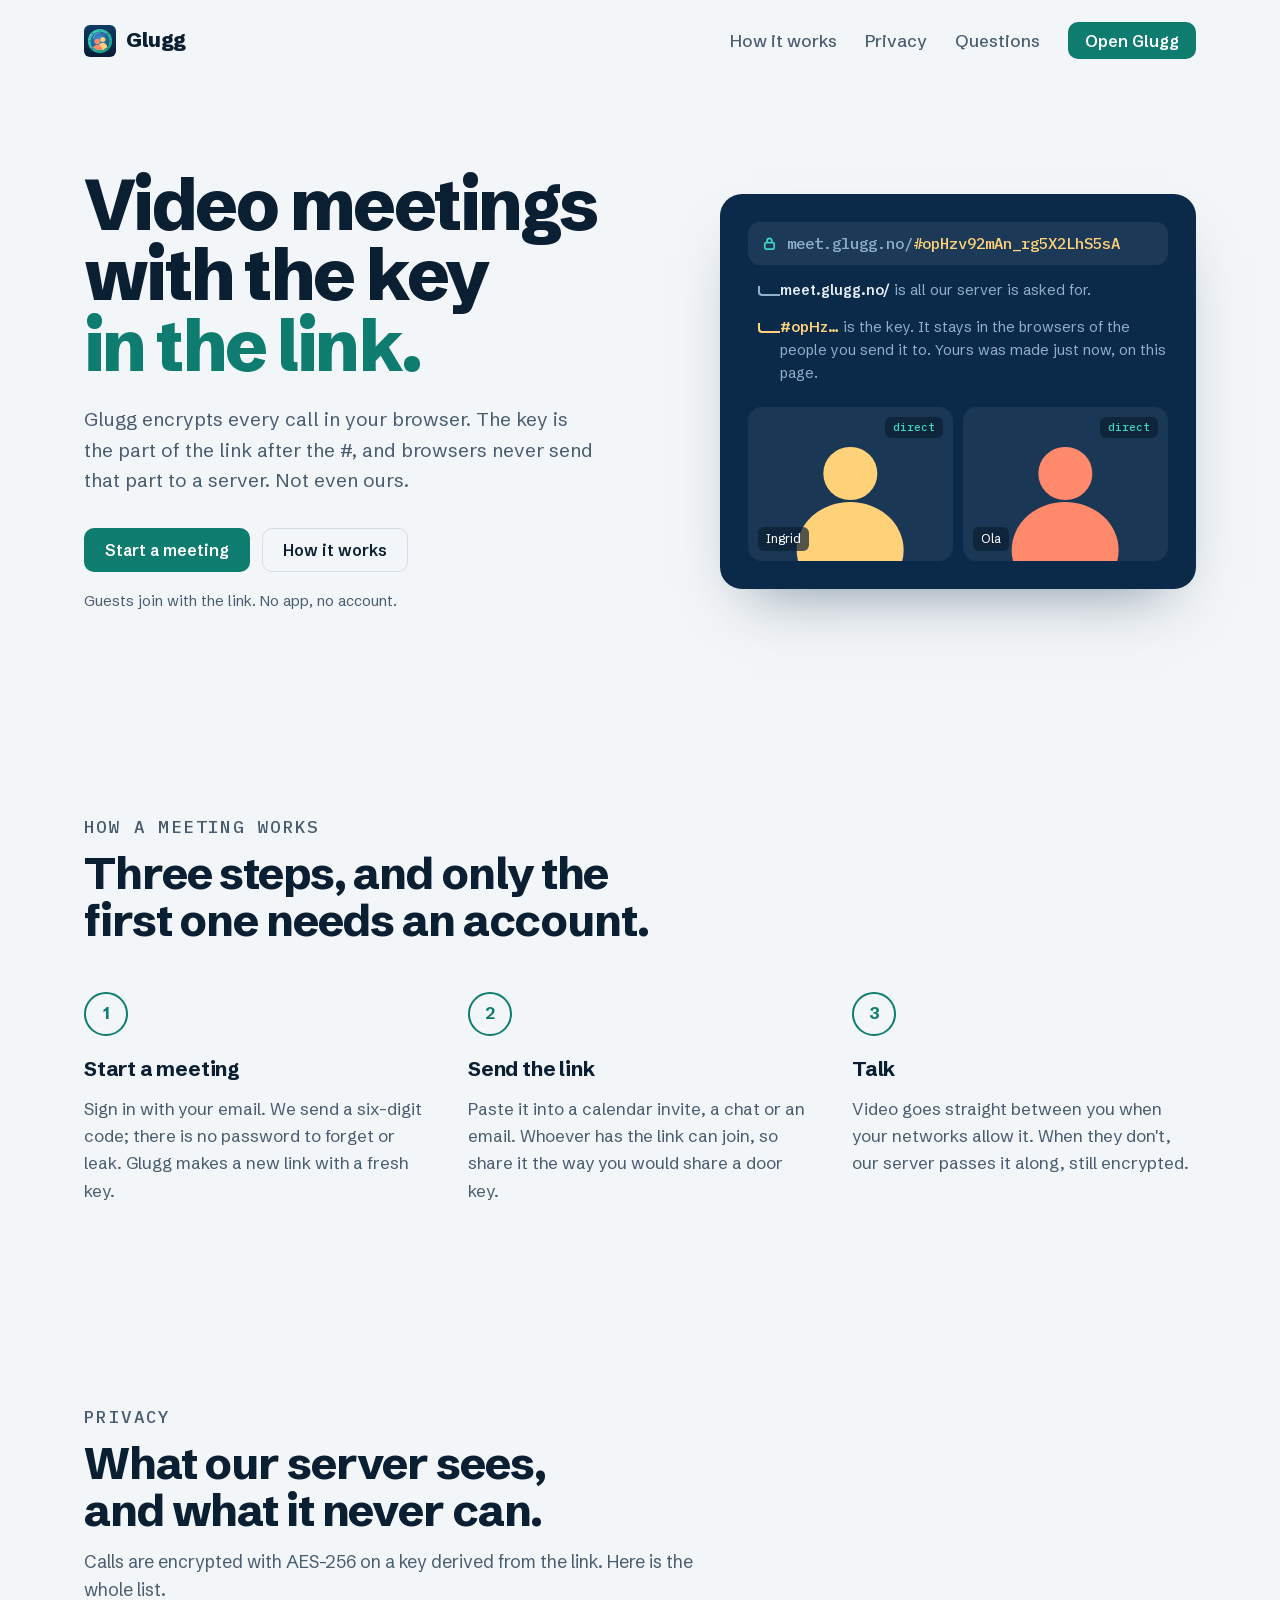
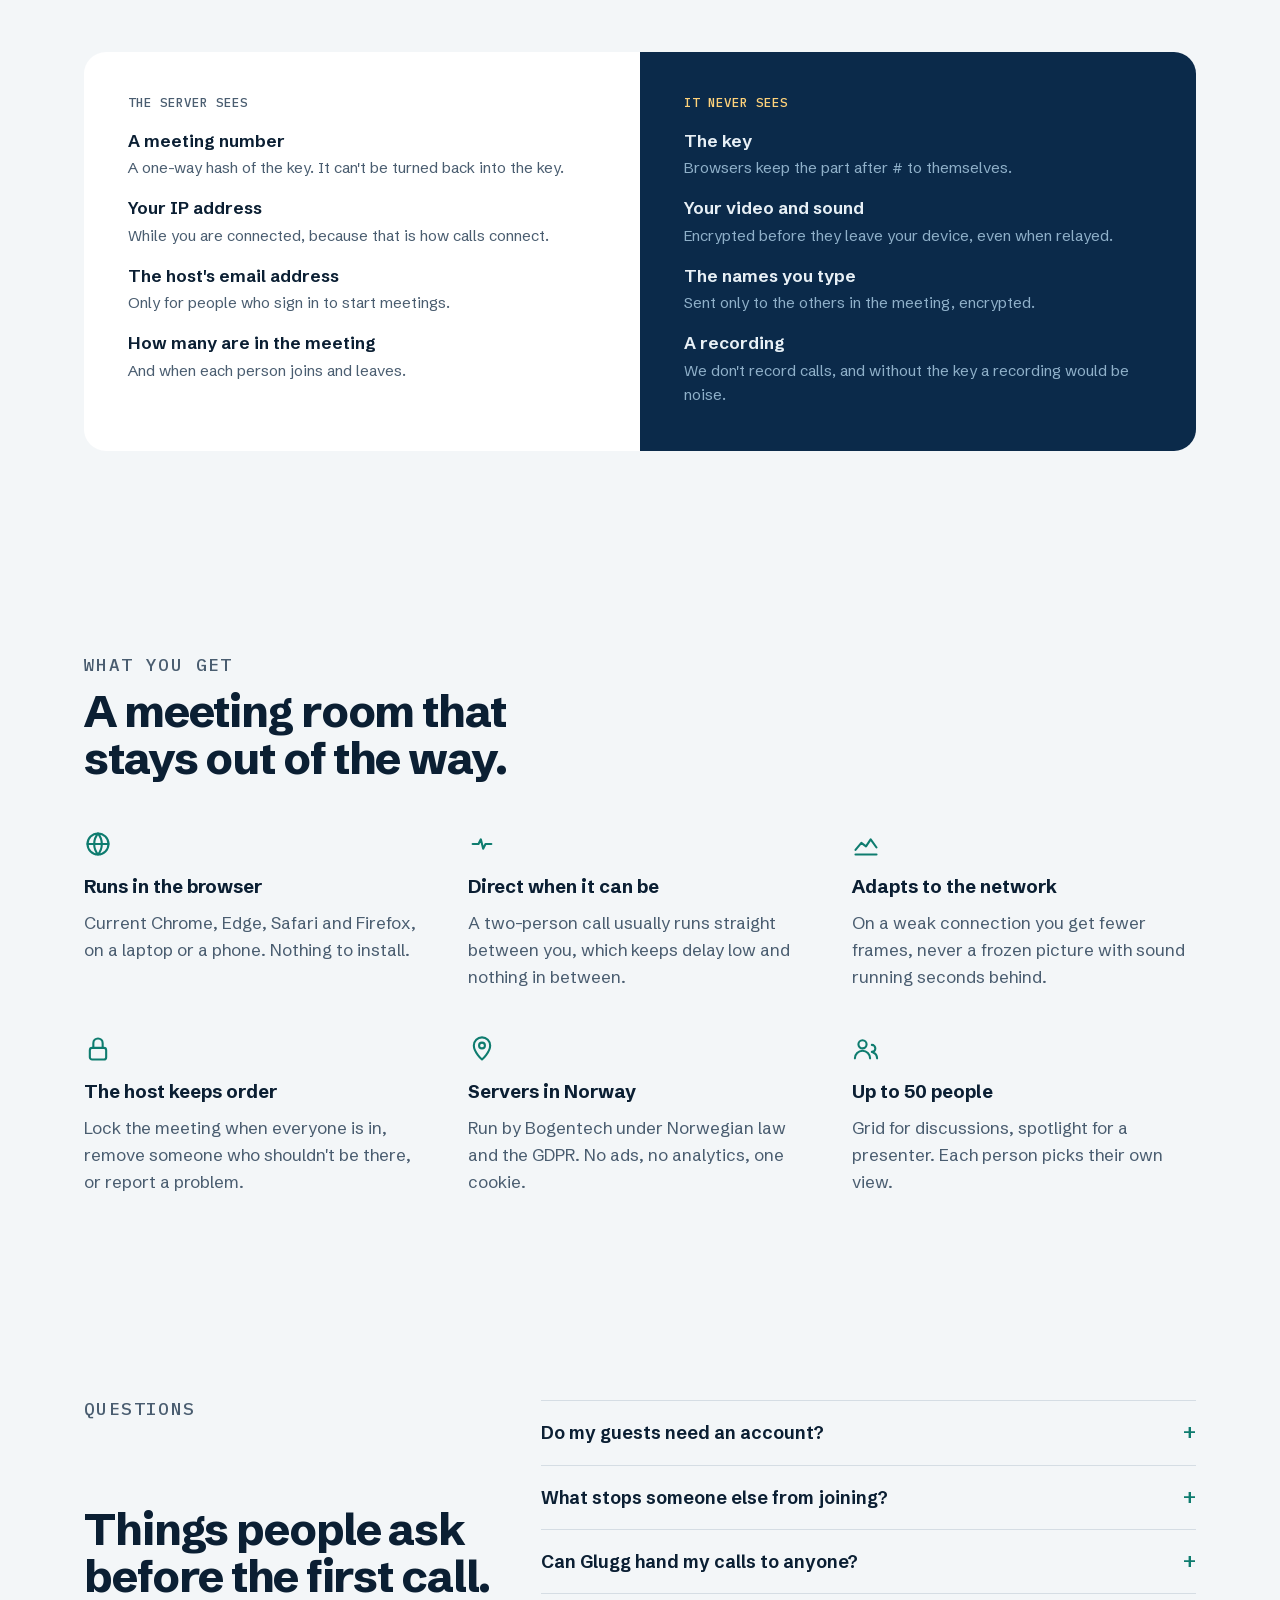
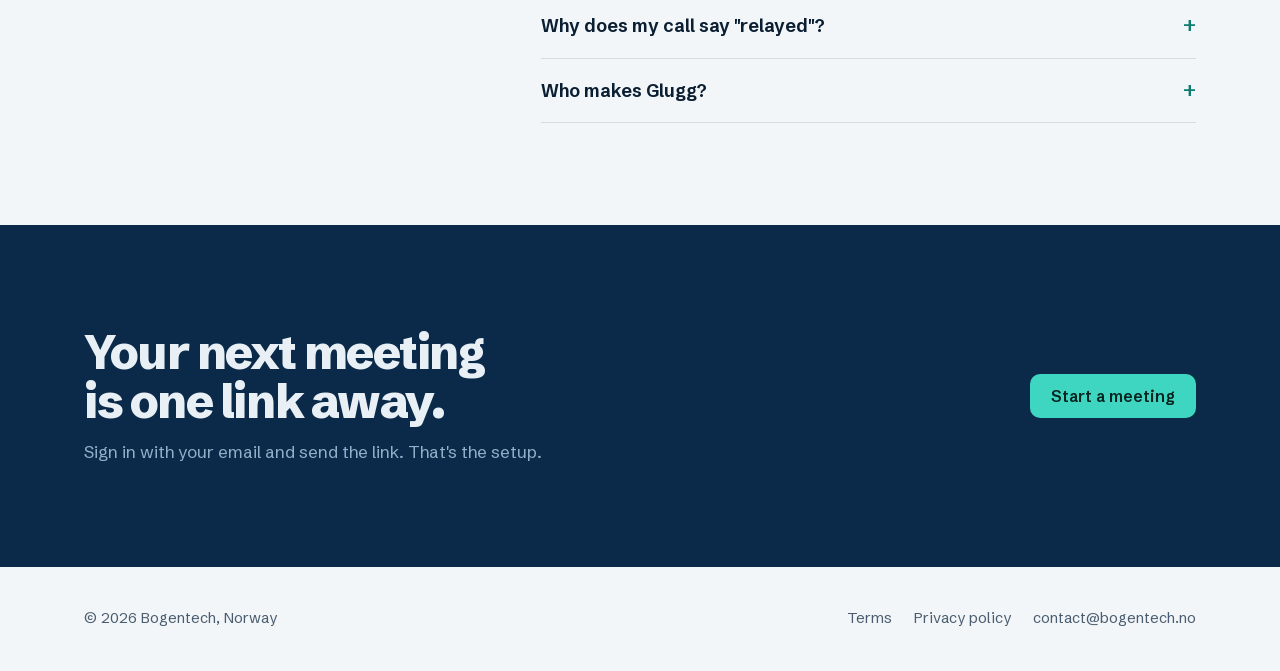
==== index.html @ 145a9a02 "glugg.no marketing site" ====
<!doctype html>
<html lang="en">
<head>
<meta charset="utf-8">
<meta name="viewport" content="width=device-width, initial-scale=1, viewport-fit=cover">
<title>Glugg</title>
<meta name="description" content="End-to-end encrypted video meetings in the browser. The key is in the link and never reaches our servers. Made in Norway.">
<meta property="og:title" content="Glugg: video meetings with the key in the link">
<meta property="og:description" content="End-to-end encrypted video meetings in the browser. No app, no account to join. Servers in Norway.">
<meta property="og:url" content="https://glugg.no/">
<meta name="theme-color" content="#0b2a4a">
<link rel="icon" href="/icon.svg">
<link rel="preload" href="/grotesk.woff2" as="font" type="font/woff2" crossorigin>
<script>
  // Old meeting links were glugg.no/#<key>; meetings now live on meet.glugg.no.
  if (/^#[A-Za-z0-9_-]{22}$/.test(location.hash)) location.replace('https://meet.glugg.no/' + location.hash);
</script>
<style>
@font-face { font-family: 'Schibsted Grotesk'; src: url(/grotesk.woff2) format('woff2'); font-weight: 400 900; font-display: swap; }
@font-face { font-family: 'Plex Mono'; src: url(/mono.woff2) format('woff2'); font-weight: 500; font-display: swap; }

/* Layout: left-aligned editorial column, 72rem; the hero pairs a headline with the meeting link itself, taken apart. */
:root {
  --paper: #f3f6f8; --raise: #ffffff; --ink: #0b1f33; --muted: #4a5d70; --rule: #d5dde4;
  --accent: #0e7c6f; --accent-ink: #ffffff;
  --sea: #0b2a4a; --sea-ink: #e8f0f6; --sea-dim: #8fb0c9;
  --key: #ffd27a; --coral: #ff8a6b; --teal: #3fd6c1;
  --display: 'Schibsted Grotesk', 'Helvetica Neue', Arial, sans-serif;
  --body: 'Schibsted Grotesk', system-ui, sans-serif;
  --mono: 'Plex Mono', ui-monospace, 'SF Mono', Menlo, monospace;
  color-scheme: light;
}
@media (prefers-color-scheme: dark) { :root:not([data-theme="light"]) {
  --paper: #08141f; --raise: #0f2234; --ink: #e4ecf2; --muted: #93a6b8; --rule: #1d3349;
  --accent: #3fd6c1; --accent-ink: #062520; --sea: #0d2c4b; --sea-ink: #e8f0f6; --sea-dim: #8fb0c9;
  color-scheme: dark;
} }
:root[data-theme="dark"] {
  --paper: #08141f; --raise: #0f2234; --ink: #e4ecf2; --muted: #93a6b8; --rule: #1d3349;
  --accent: #3fd6c1; --accent-ink: #062520; --sea: #0d2c4b; --sea-ink: #e8f0f6; --sea-dim: #8fb0c9;
  color-scheme: dark;
}

* { box-sizing: border-box; }
html { -webkit-text-size-adjust: 100%; }
body { margin: 0; background: var(--paper); color: var(--ink); font: 400 1.0625rem/1.6 var(--body); }
a { color: inherit; }
:focus-visible { outline: 2px solid var(--accent); outline-offset: 3px; border-radius: 4px; }
h1, h2, h3 { font-family: var(--display); text-wrap: balance; margin: 0; }
p { margin: 0; }
.wrap { max-width: 72rem; margin: 0 auto; padding-left: max(20px, env(safe-area-inset-left, 0px)); padding-right: max(20px, env(safe-area-inset-right, 0px)); }
.label { font: 500 .78rem/1 var(--mono); letter-spacing: .08em; text-transform: uppercase; color: var(--muted); }

.btn { display: inline-flex; align-items: center; gap: .5em; padding: .8em 1.25em; border-radius: 10px; font: 600 1rem/1 var(--body); text-decoration: none; border: 1.5px solid transparent; transition: transform .15s, background .15s; }
.btn:hover { transform: translateY(-1px); }
.btn.primary { background: var(--accent); color: var(--accent-ink); }
.btn.quiet { border-color: var(--rule); color: var(--ink); }
.btn.quiet:hover { border-color: var(--muted); }

/* Top bar */
header { padding-block: 22px; }
header .wrap { display: flex; align-items: center; justify-content: space-between; gap: 16px; }
.brand { display: flex; align-items: center; gap: 10px; font: 800 1.3rem/1 var(--display); letter-spacing: -.02em; text-decoration: none; }
.brand img { width: 32px; height: 32px; }
header nav { display: flex; align-items: center; gap: 28px; font-weight: 500; }
header nav a:not(.btn) { text-decoration: none; color: var(--muted); }
header nav a:not(.btn):hover { color: var(--ink); }
header .btn { padding: .6em 1em; }

/* Hero */
.hero { padding-block: clamp(32px, 7vw, 88px) clamp(56px, 8vw, 104px); }
.hero .wrap { display: grid; grid-template-columns: minmax(0, 1.2fr) minmax(0, 1fr); gap: clamp(32px, 5vw, 64px); align-items: center; }
.hero h1 { font-size: clamp(2.6rem, 5.6vw, 4.6rem); line-height: .98; font-weight: 800; letter-spacing: -.035em; }
.hero h1 em { font-style: normal; color: var(--accent); }
.hero .lede { margin-top: 24px; max-width: 32rem; font-size: 1.2rem; color: var(--muted); }
.hero .ctas { margin-top: 32px; display: flex; flex-wrap: wrap; gap: 12px; }
.hero .small { margin-top: 18px; font-size: .92rem; color: var(--muted); }

/* The link, taken apart */
.window { margin: 0; background: var(--sea); color: var(--sea-ink); border-radius: 22px; padding: clamp(18px, 3vw, 28px); box-shadow: 0 30px 60px -30px #0b2a4a80; }
.bar { display: flex; align-items: center; gap: 10px; padding: 12px 14px; border-radius: 12px; background: #ffffff12; font: 500 clamp(.8rem, 1.6vw, .98rem)/1.2 var(--mono); }
.bar .lock { flex: none; width: 15px; height: 15px; color: var(--teal); }
.bar .url { min-width: 0; overflow-wrap: anywhere; }
.bar .host { color: var(--sea-dim); }
.bar .k { color: var(--key); }
.notes { display: grid; grid-template-columns: auto 1fr; gap: 14px 0; margin-top: 14px; font-size: .9rem; color: var(--sea-dim); }
.notes > div { display: contents; }
.notes .tick { width: 22px; margin-top: 7px; height: 10px; border: 2px solid currentColor; border-top: 0; border-right: 0; border-radius: 0 0 0 4px; margin-left: 10px; }
.notes .yes { color: var(--key); }
.notes b { color: var(--sea-ink); font-weight: 600; }
.call { margin-top: 22px; display: grid; grid-template-columns: 1fr 1fr; gap: 10px; }
.tile { position: relative; aspect-ratio: 4 / 3; max-width: 100%; border-radius: 14px; overflow: hidden; background: #ffffff10; }
.tile i { position: absolute; left: 50%; border-radius: 50%; translate: -50% 0; }
.tile i:first-child { top: 26%; width: 26%; aspect-ratio: 1; }
.tile i:nth-child(2) { top: 62%; width: 52%; aspect-ratio: 1 / .9; }
.tile.a i { background: var(--key); } .tile.b i { background: var(--coral); }
.tile span { position: absolute; left: 10px; bottom: 10px; padding: 2px 8px; border-radius: 6px; background: #0b1f33b3; font-size: .78rem; color: #fff; }
.tile .path { left: auto; right: 10px; top: 10px; bottom: auto; font: 500 .7rem/1.5 var(--mono); color: var(--teal); }

section { padding-block: clamp(56px, 8vw, 104px); }
.section-head { display: grid; gap: 14px; max-width: 40rem; margin-bottom: 48px; }
.section-head h2 { font-size: clamp(1.9rem, 3.6vw, 2.8rem); line-height: 1.05; font-weight: 750; letter-spacing: -.025em; }
.section-head p { color: var(--muted); font-size: 1.1rem; }

/* Steps: a real sequence, so they are numbered. */
.steps { list-style: none; margin: 0; padding: 0; display: grid; grid-template-columns: repeat(3, minmax(0, 1fr)); gap: 40px; counter-reset: s; }
.steps li { counter-increment: s; display: grid; gap: 10px; align-content: start; }
.steps li::before { content: counter(s); display: grid; place-items: center; width: 40px; height: 40px; border-radius: 50%; border: 2px solid var(--accent); color: var(--accent); font: 700 1.05rem/1 var(--display); margin-bottom: 6px; }
.steps h3 { font-size: 1.3rem; font-weight: 700; letter-spacing: -.01em; }
.steps p { color: var(--muted); }

/* What the server sees */
.ledger { background: var(--raise); border-radius: 22px; display: grid; grid-template-columns: 1fr 1fr; overflow: hidden; }
.ledger > div { padding: clamp(24px, 4vw, 44px); display: grid; gap: 18px; align-content: start; }
.ledger > div + div { background: var(--sea); color: var(--sea-ink); }
.ledger > div + div .label { color: var(--key); }
.ledger ul { list-style: none; margin: 0; padding: 0; display: grid; gap: 14px; }
.ledger li { display: grid; gap: 2px; }
.ledger li b { font-weight: 650; }
.ledger li span { color: var(--muted); font-size: .95rem; }
.ledger > div + div li span { color: var(--sea-dim); }

/* Features */
.features { display: grid; grid-template-columns: repeat(3, minmax(0, 1fr)); gap: 44px 40px; }
.features div { display: grid; gap: 8px; align-content: start; }
.features svg { width: 28px; height: 28px; color: var(--accent); fill: none; stroke: currentColor; stroke-width: 1.8; stroke-linecap: round; stroke-linejoin: round; margin-bottom: 6px; }
.features h3 { font-size: 1.15rem; font-weight: 700; }
.features p { color: var(--muted); }

/* Questions */
.faq { display: grid; grid-template-columns: minmax(0, 1fr) minmax(0, 1.6fr); gap: 48px; }
details { border-top: 1px solid var(--rule); padding-block: 20px; }
details:last-child { border-bottom: 1px solid var(--rule); }
summary { cursor: pointer; font: 650 1.12rem/1.3 var(--display); list-style: none; display: flex; justify-content: space-between; gap: 16px; }
summary::-webkit-details-marker { display: none; }
summary::after { content: '+'; color: var(--accent); font-weight: 500; font-size: 1.4rem; line-height: 1; transition: rotate .2s; }
details[open] summary::after { rotate: 45deg; }
details p { margin-top: 12px; color: var(--muted); max-width: 40rem; }

/* Closing band */
.cta { background: var(--sea); color: var(--sea-ink); }
.cta .wrap { display: flex; flex-wrap: wrap; align-items: center; justify-content: space-between; gap: 28px; }
.cta h2 { font-size: clamp(1.9rem, 3.8vw, 3rem); font-weight: 800; letter-spacing: -.03em; line-height: 1.02; max-width: 30rem; }
.cta p { color: var(--sea-dim); margin-top: 12px; }
.cta .btn.primary { background: var(--teal); color: #062520; }

footer { padding-block: 40px; font-size: .92rem; color: var(--muted); }
footer .wrap { display: flex; flex-wrap: wrap; justify-content: space-between; gap: 16px; }
footer nav { display: flex; flex-wrap: wrap; gap: 22px; }
footer a { text-decoration: none; } footer a:hover { color: var(--ink); }

@media (max-width: 860px) {
  .hero .wrap, .faq { grid-template-columns: minmax(0, 1fr); }
  .steps, .features { grid-template-columns: minmax(0, 1fr); gap: 32px; }
  .ledger { grid-template-columns: minmax(0, 1fr); }
  header nav a:not(.btn) { display: none; }
}
@media (min-width: 861px) and (max-width: 1040px) { .features { grid-template-columns: repeat(2, minmax(0, 1fr)); } }
@media (prefers-reduced-motion: reduce) { * { transition: none !important; } }
</style>
</head>
<body>

<header>
  <div class="wrap">
    <a class="brand" href="/"><img src="/icon.svg" alt="">Glugg</a>
    <nav aria-label="Main">
      <a href="#how">How it works</a>
      <a href="#privacy">Privacy</a>
      <a href="#questions">Questions</a>
      <a class="btn primary" href="https://meet.glugg.no/">Open Glugg</a>
    </nav>
  </div>
</header>

<main>
  <div class="hero">
    <div class="wrap">
      <div>
        <h1>Video meetings with the key <em>in the link.</em></h1>
        <p class="lede">Glugg encrypts every call in your browser. The key is the part of the link after the&nbsp;#, and browsers never send that part to a server. Not even ours.</p>
        <div class="ctas">
          <a class="btn primary" href="https://meet.glugg.no/">Start a meeting</a>
          <a class="btn quiet" href="#how">How it works</a>
        </div>
        <p class="small">Guests join with the link. No app, no account.</p>
      </div>

      <figure class="window" aria-label="A Glugg meeting link, explained">
        <div class="bar">
          <svg class="lock" viewBox="0 0 16 16" fill="none" stroke="currentColor" stroke-width="1.8" aria-hidden="true"><rect x="3" y="7" width="10" height="7" rx="1.5"/><path d="M5.5 7V5a2.5 2.5 0 0 1 5 0v2"/></svg>
          <span class="url"><span class="host">meet.glugg.no/</span><span class="k">#<span id="key">r4Q9vT2mXkLp7eWb0sHn3A</span></span></span>
        </div>
        <div class="notes">
          <div><span class="tick" aria-hidden="true"></span><p><b>meet.glugg.no/</b> is all our server is asked for.</p></div>
          <div><span class="tick yes" aria-hidden="true"></span><p><b class="yes" id="short">#r4Q9…</b> is the key. It stays in the browsers of the people you send it to. <span id="fresh">Yours was made just now, on this page.</span></p></div>
        </div>
        <div class="call" aria-hidden="true">
          <div class="tile a"><i></i><i></i><span>Ingrid</span><span class="path">direct</span></div>
          <div class="tile b"><i></i><i></i><span>Ola</span><span class="path">direct</span></div>
        </div>
      </figure>
    </div>
  </div>

  <section id="how">
    <div class="wrap">
      <div class="section-head">
        <p class="label">How a meeting works</p>
        <h2>Three steps, and only the first one needs an account.</h2>
      </div>
      <ol class="steps">
        <li><h3>Start a meeting</h3><p>Sign in with your email. We send a six-digit code; there is no password to forget or leak. Glugg makes a new link with a fresh key.</p></li>
        <li><h3>Send the link</h3><p>Paste it into a calendar invite, a chat or an email. Whoever has the link can join, so share it the way you would share a door key.</p></li>
        <li><h3>Talk</h3><p>Video goes straight between you when your networks allow it. When they don't, our server passes it along, still encrypted.</p></li>
      </ol>
    </div>
  </section>

  <section id="privacy">
    <div class="wrap">
      <div class="section-head">
        <p class="label">Privacy</p>
        <h2>What our server sees, and what it never can.</h2>
        <p>Calls are encrypted with AES-256 on a key derived from the link. Here is the whole list.</p>
      </div>
      <div class="ledger">
        <div>
          <p class="label">The server sees</p>
          <ul>
            <li><b>A meeting number</b><span>A one-way hash of the key. It can't be turned back into the key.</span></li>
            <li><b>Your IP address</b><span>While you are connected, because that is how calls connect.</span></li>
            <li><b>The host's email address</b><span>Only for people who sign in to start meetings.</span></li>
            <li><b>How many are in the meeting</b><span>And when each person joins and leaves.</span></li>
          </ul>
        </div>
        <div>
          <p class="label">It never sees</p>
          <ul>
            <li><b>The key</b><span>Browsers keep the part after # to themselves.</span></li>
            <li><b>Your video and sound</b><span>Encrypted before they leave your device, even when relayed.</span></li>
            <li><b>The names you type</b><span>Sent only to the others in the meeting, encrypted.</span></li>
            <li><b>A recording</b><span>We don't record calls, and without the key a recording would be noise.</span></li>
          </ul>
        </div>
      </div>
    </div>
  </section>

  <section>
    <div class="wrap">
      <div class="section-head">
        <p class="label">What you get</p>
        <h2>A meeting room that stays out of the way.</h2>
      </div>
      <div class="features">
        <div>
          <svg viewBox="0 0 24 24" aria-hidden="true"><circle cx="12" cy="12" r="9"/><path d="M3 12h18M12 3a14 14 0 0 1 0 18M12 3a14 14 0 0 0 0 18"/></svg>
          <h3>Runs in the browser</h3><p>Current Chrome, Edge, Safari and Firefox, on a laptop or a phone. Nothing to install.</p>
        </div>
        <div>
          <svg viewBox="0 0 24 24" aria-hidden="true"><path d="M4 12h5l2-4 2 8 2-4h5"/></svg>
          <h3>Direct when it can be</h3><p>A two-person call usually runs straight between you, which keeps delay low and nothing in between.</p>
        </div>
        <div>
          <svg viewBox="0 0 24 24" aria-hidden="true"><path d="M3 17l5-6 4 3 4-6 5 7"/><path d="M3 21h18"/></svg>
          <h3>Adapts to the network</h3><p>On a weak connection you get fewer frames, never a frozen picture with sound running seconds behind.</p>
        </div>
        <div>
          <svg viewBox="0 0 24 24" aria-hidden="true"><rect x="5" y="11" width="14" height="10" rx="2"/><path d="M8 11V7a4 4 0 0 1 8 0v4"/></svg>
          <h3>The host keeps order</h3><p>Lock the meeting when everyone is in, remove someone who shouldn't be there, or report a problem.</p>
        </div>
        <div>
          <svg viewBox="0 0 24 24" aria-hidden="true"><path d="M12 21s7-6.2 7-12a7 7 0 0 0-14 0c0 5.8 7 12 7 12z"/><circle cx="12" cy="9" r="2.5"/></svg>
          <h3>Servers in Norway</h3><p>Run by Bogentech under Norwegian law and the GDPR. No ads, no analytics, one cookie.</p>
        </div>
        <div>
          <svg viewBox="0 0 24 24" aria-hidden="true"><circle cx="9" cy="8" r="3.5"/><path d="M2.5 20a6.5 6.5 0 0 1 13 0M17 8.5a3 3 0 0 1 0 6M21.5 20a5.5 5.5 0 0 0-3.5-5"/></svg>
          <h3>Up to 50 people</h3><p>Grid for discussions, spotlight for a presenter. Each person picks their own view.</p>
        </div>
      </div>
    </div>
  </section>

  <section id="questions">
    <div class="wrap faq">
      <div class="section-head">
        <p class="label">Questions</p>
        <h2>Things people ask before the first call.</h2>
      </div>
      <div>
        <details><summary>Do my guests need an account?</summary><p>No. Anyone with the link can join with just a name. Only the person who starts the meeting signs in. If a guest arrives first, they wait until the host is there.</p></details>
        <details><summary>What stops someone else from joining?</summary><p>The key in the link is 128 random bits, so it can't be guessed. Anyone you forward the link to can join, though. When everyone is in, the host can lock the meeting.</p></details>
        <details><summary>Can Glugg hand my calls to anyone?</summary><p>We can only hand over what we have, and that is the list above. We never have the key, so we can't decrypt a call, live or later.</p></details>
        <details><summary>Why does my call say "relayed"?</summary><p>Some networks, such as many mobile carriers and office firewalls, block direct connections. Then the video goes through our server in Norway. It is encrypted the same way.</p></details>
        <details><summary>Who makes Glugg?</summary><p>Bogentech, a small Norwegian company. Write to contact@bogentech.no with questions or problems.</p></details>
      </div>
    </div>
  </section>

  <section class="cta">
    <div class="wrap">
      <div>
        <h2>Your next meeting is one link away.</h2>
        <p>Sign in with your email and send the link. That's the setup.</p>
      </div>
      <a class="btn primary" href="https://meet.glugg.no/">Start a meeting</a>
    </div>
  </section>
</main>

<footer>
  <div class="wrap">
    <p>© 2026 Bogentech, Norway</p>
    <nav aria-label="Legal">
      <a href="https://meet.glugg.no/terms">Terms</a>
      <a href="https://meet.glugg.no/privacy">Privacy policy</a>
      <a href="mailto:contact@bogentech.no">contact@bogentech.no</a>
    </nav>
  </div>
</footer>

<script>
  // A real key, made the same way the app makes one.
  try {
    const k = btoa(String.fromCharCode(...crypto.getRandomValues(new Uint8Array(16)))).replace(/\+/g, '-').replace(/\//g, '_').replace(/=+$/, '');
    document.getElementById('key').textContent = k;
    document.getElementById('short').textContent = '#' + k.slice(0, 4) + '…';
  } catch { document.getElementById('fresh').hidden = true; }
</script>
</body>
</html>
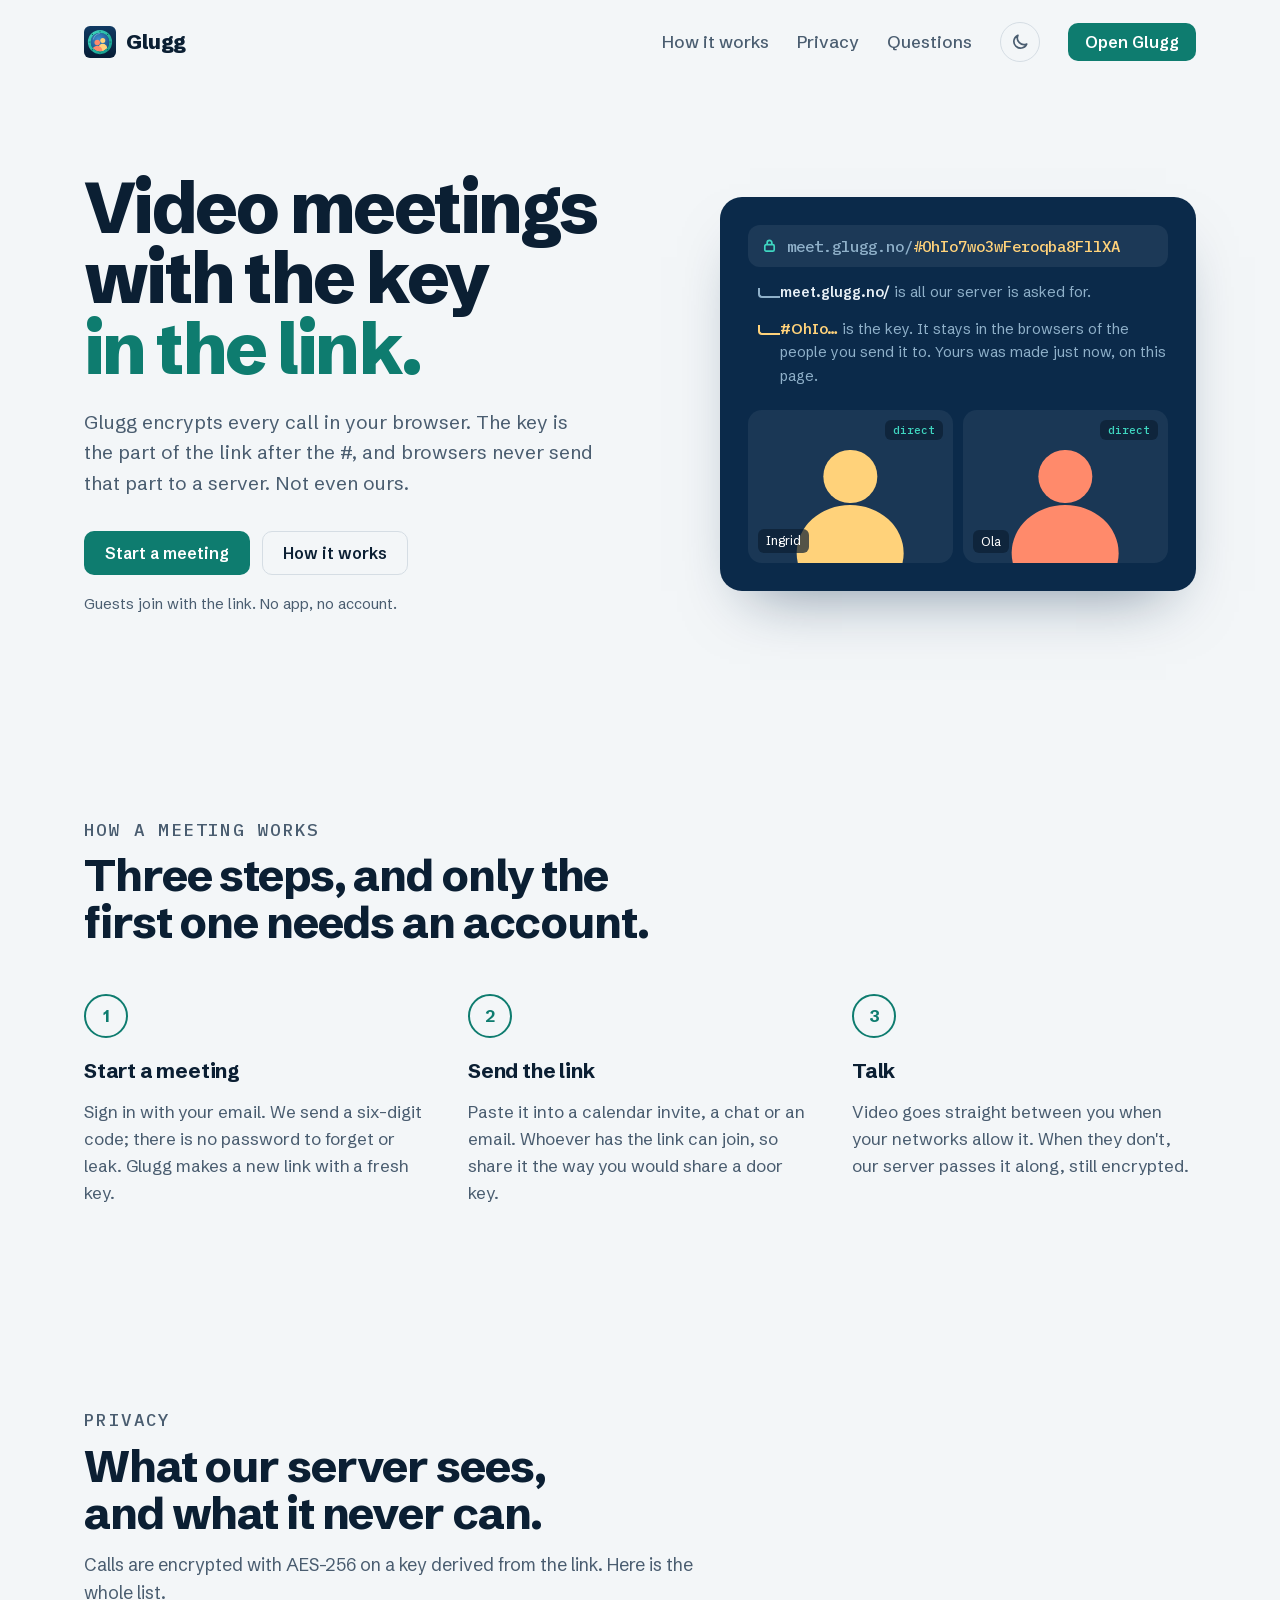
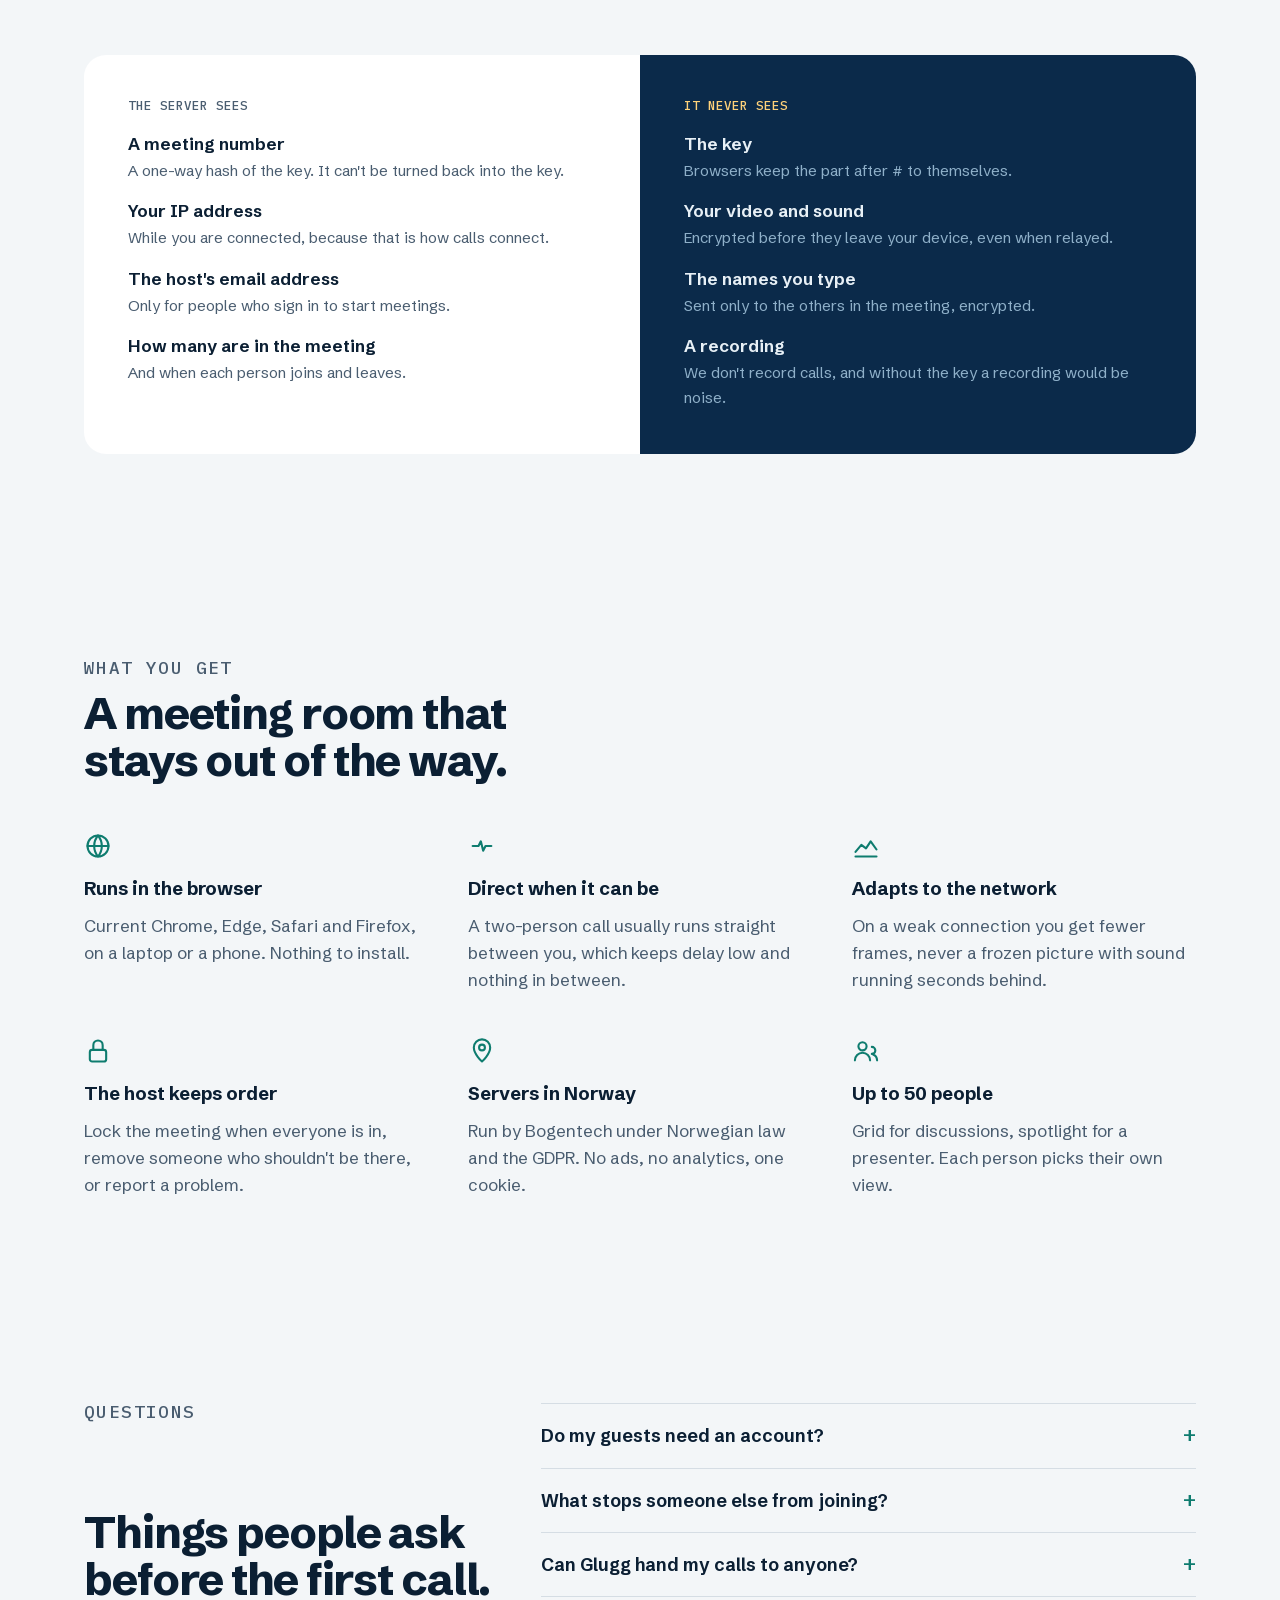
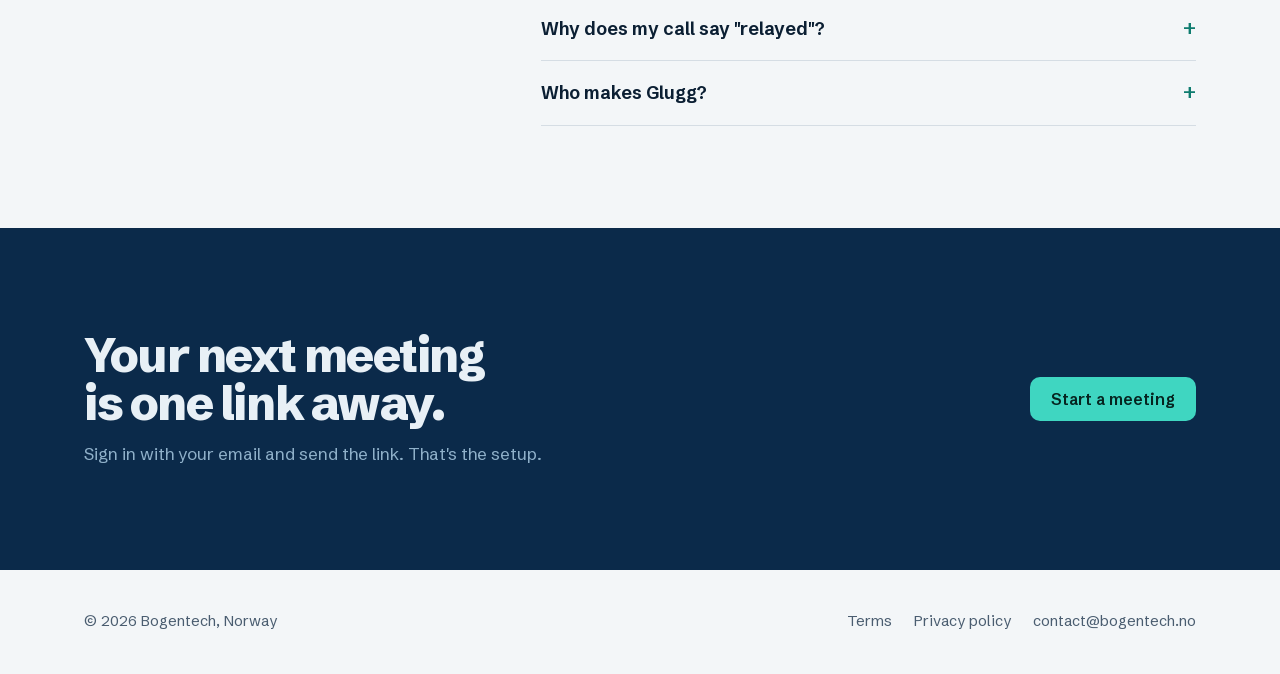
==== commit b70de6fb: "Light/dark switch" ====
--- a/index.html
+++ b/index.html
@@ -10,6 +10,7 @@
 <meta property="og:url" content="https://glugg.no/">
 <meta name="theme-color" content="#0b2a4a">
 <link rel="icon" href="/icon.svg">
+<script src="/theme.js"></script>
 <link rel="preload" href="/grotesk.woff2" as="font" type="font/woff2" crossorigin>
 <script>
   // Old meeting links were glugg.no/#<key>; meetings now live on meet.glugg.no.
@@ -28,17 +29,17 @@
   --display: 'Schibsted Grotesk', 'Helvetica Neue', Arial, sans-serif;
   --body: 'Schibsted Grotesk', system-ui, sans-serif;
   --mono: 'Plex Mono', ui-monospace, 'SF Mono', Menlo, monospace;
-  color-scheme: light;
+  --sun: none; --moon: block; color-scheme: light;
 }
 @media (prefers-color-scheme: dark) { :root:not([data-theme="light"]) {
   --paper: #08141f; --raise: #0f2234; --ink: #e4ecf2; --muted: #93a6b8; --rule: #1d3349;
   --accent: #3fd6c1; --accent-ink: #062520; --sea: #0d2c4b; --sea-ink: #e8f0f6; --sea-dim: #8fb0c9;
-  color-scheme: dark;
+  --sun: block; --moon: none; color-scheme: dark;
 } }
 :root[data-theme="dark"] {
   --paper: #08141f; --raise: #0f2234; --ink: #e4ecf2; --muted: #93a6b8; --rule: #1d3349;
   --accent: #3fd6c1; --accent-ink: #062520; --sea: #0d2c4b; --sea-ink: #e8f0f6; --sea-dim: #8fb0c9;
-  color-scheme: dark;
+  --sun: block; --moon: none; color-scheme: dark;
 }
 
 * { box-sizing: border-box; }
@@ -56,6 +57,11 @@
 .btn.primary { background: var(--accent); color: var(--accent-ink); }
 .btn.quiet { border-color: var(--rule); color: var(--ink); }
 .btn.quiet:hover { border-color: var(--muted); }
+
+.theme { width: 40px; height: 40px; padding: 0; border-radius: 50%; display: grid; place-items: center; background: none; color: var(--muted); border: 1.5px solid var(--rule); cursor: pointer; }
+.theme:hover { color: var(--ink); border-color: var(--muted); }
+.theme svg { width: 20px; height: 20px; fill: none; stroke: currentColor; stroke-width: 2; stroke-linecap: round; stroke-linejoin: round; }
+.theme .sun { display: var(--sun); } .theme .moon { display: var(--moon); }
 
 /* Top bar */
 header { padding-block: 22px; }
@@ -168,6 +174,7 @@
       <a href="#how">How it works</a>
       <a href="#privacy">Privacy</a>
       <a href="#questions">Questions</a>
+      <button type="button" class="theme" data-theme-toggle aria-label="Switch theme"><svg class="moon" viewBox="0 0 24 24" aria-hidden="true"><path d="M20 14.5A8 8 0 0 1 9.5 4a8 8 0 1 0 10.5 10.5z"/></svg><svg class="sun" viewBox="0 0 24 24" aria-hidden="true"><circle cx="12" cy="12" r="4"/><path d="M12 2v2M12 20v2M4.9 4.9l1.4 1.4M17.7 17.7l1.4 1.4M2 12h2M20 12h2M4.9 19.1l1.4-1.4M17.7 6.3l1.4-1.4"/></svg></button>
       <a class="btn primary" href="https://meet.glugg.no/">Open Glugg</a>
     </nav>
   </div>
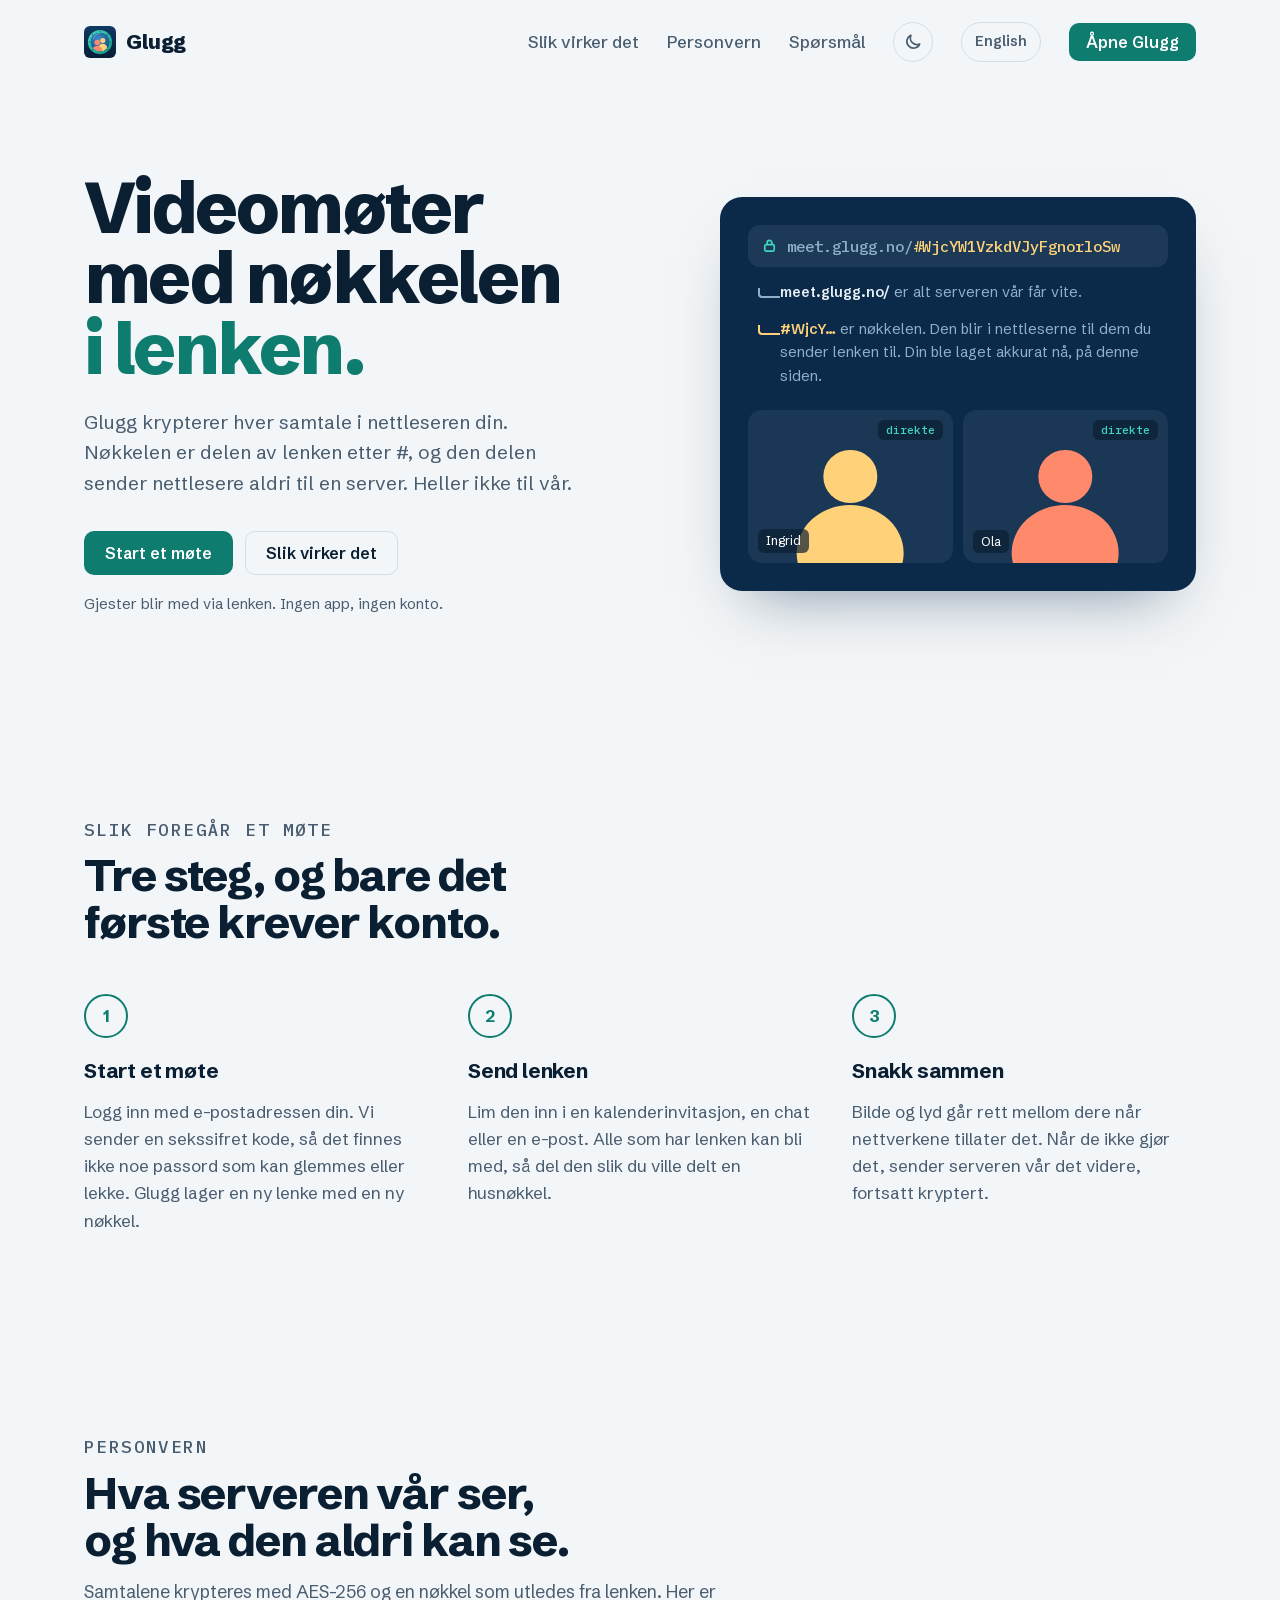
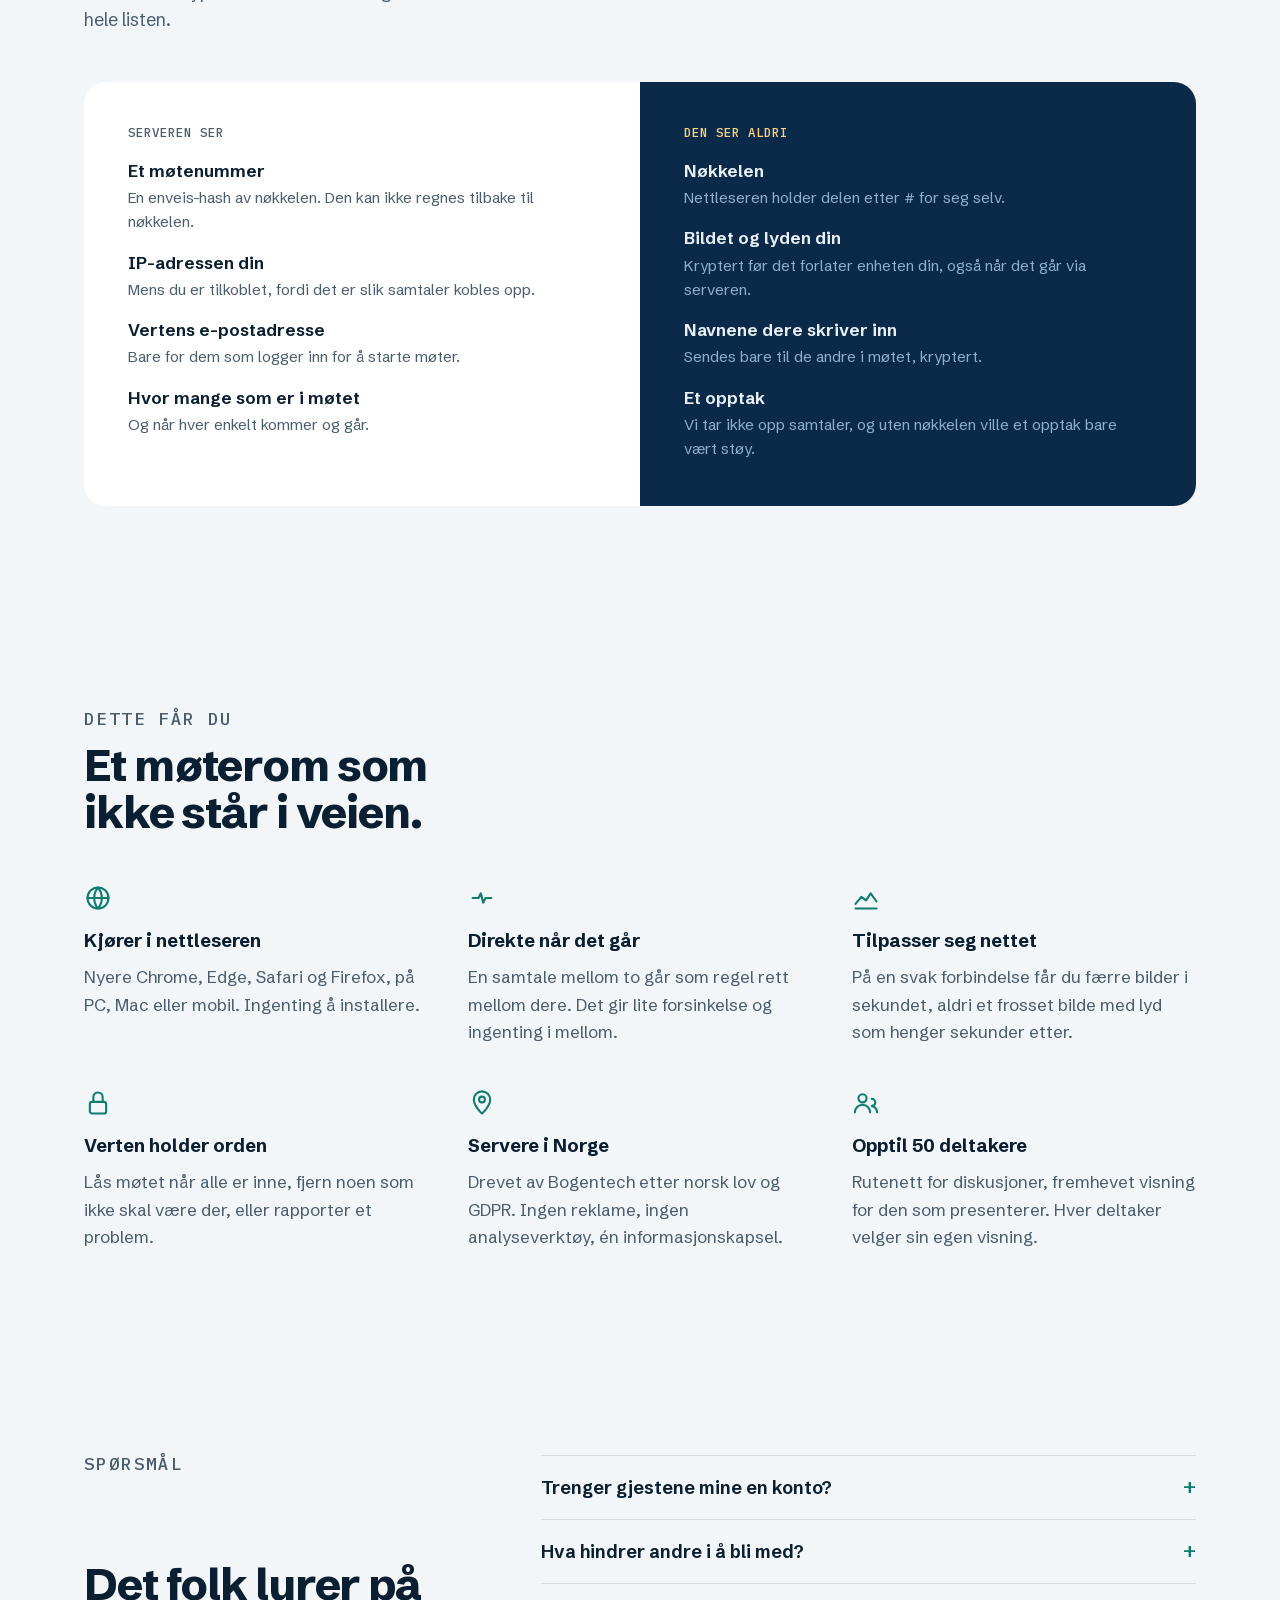
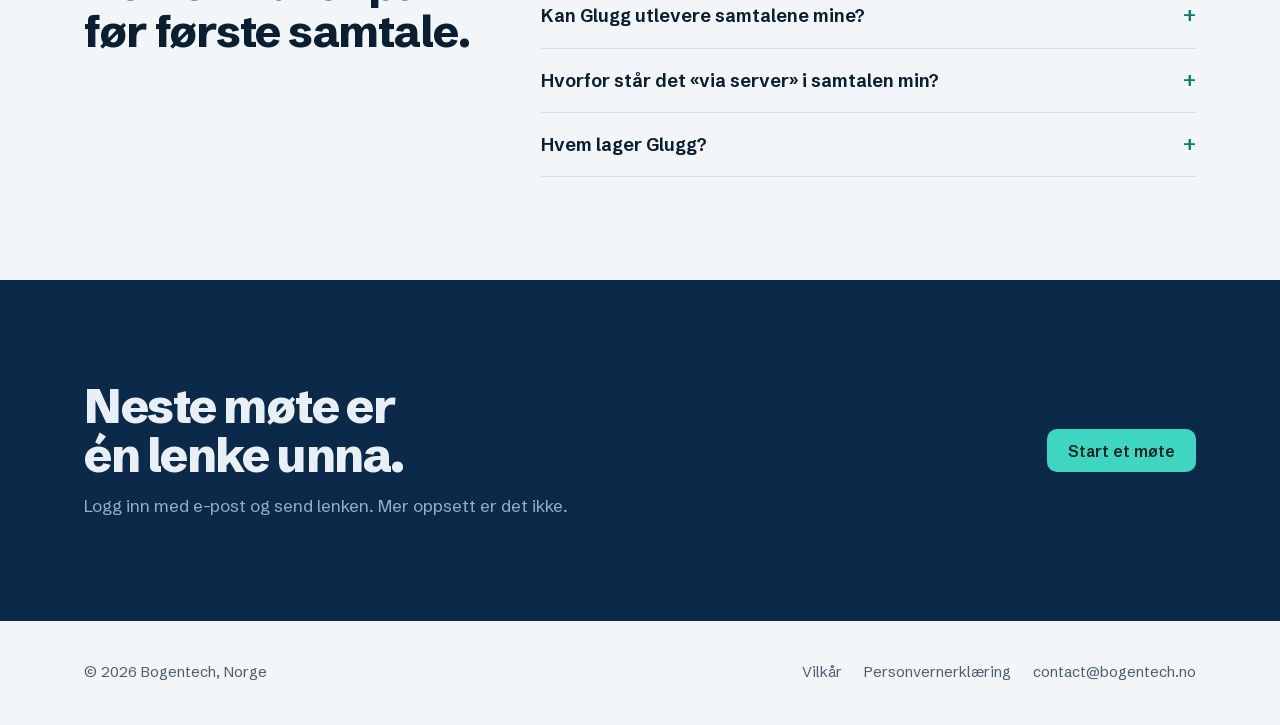
==== commit eb143414: "Norwegian at /, English at /en/" ====
--- a/index.html
+++ b/index.html
@@ -1,14 +1,16 @@
 <!doctype html>
-<html lang="en">
+<html lang="nb">
 <head>
 <meta charset="utf-8">
 <meta name="viewport" content="width=device-width, initial-scale=1, viewport-fit=cover">
 <title>Glugg</title>
-<meta name="description" content="End-to-end encrypted video meetings in the browser. The key is in the link and never reaches our servers. Made in Norway.">
-<meta property="og:title" content="Glugg: video meetings with the key in the link">
-<meta property="og:description" content="End-to-end encrypted video meetings in the browser. No app, no account to join. Servers in Norway.">
+<meta name="description" content="Ende-til-ende-krypterte videomøter i nettleseren. Nøkkelen står i lenken og når aldri serverne våre. Laget i Norge.">
+<meta property="og:title" content="Glugg: videomøter med nøkkelen i lenken">
+<meta property="og:description" content="Ende-til-ende-krypterte videomøter i nettleseren. Ingen app, ingen konto for å bli med. Servere i Norge.">
 <meta property="og:url" content="https://glugg.no/">
 <meta name="theme-color" content="#0b2a4a">
+<link rel="alternate" hreflang="nb" href="https://glugg.no/">
+<link rel="alternate" hreflang="en" href="https://glugg.no/en/">
 <link rel="icon" href="/icon.svg">
 <script src="/theme.js"></script>
 <link rel="preload" href="/grotesk.woff2" as="font" type="font/woff2" crossorigin>
@@ -16,166 +18,20 @@
   // Old meeting links were glugg.no/#<key>; meetings now live on meet.glugg.no.
   if (/^#[A-Za-z0-9_-]{22}$/.test(location.hash)) location.replace('https://meet.glugg.no/' + location.hash);
 </script>
-<style>
-@font-face { font-family: 'Schibsted Grotesk'; src: url(/grotesk.woff2) format('woff2'); font-weight: 400 900; font-display: swap; }
-@font-face { font-family: 'Plex Mono'; src: url(/mono.woff2) format('woff2'); font-weight: 500; font-display: swap; }
-
-/* Layout: left-aligned editorial column, 72rem; the hero pairs a headline with the meeting link itself, taken apart. */
-:root {
-  --paper: #f3f6f8; --raise: #ffffff; --ink: #0b1f33; --muted: #4a5d70; --rule: #d5dde4;
-  --accent: #0e7c6f; --accent-ink: #ffffff;
-  --sea: #0b2a4a; --sea-ink: #e8f0f6; --sea-dim: #8fb0c9;
-  --key: #ffd27a; --coral: #ff8a6b; --teal: #3fd6c1;
-  --display: 'Schibsted Grotesk', 'Helvetica Neue', Arial, sans-serif;
-  --body: 'Schibsted Grotesk', system-ui, sans-serif;
-  --mono: 'Plex Mono', ui-monospace, 'SF Mono', Menlo, monospace;
-  --sun: none; --moon: block; color-scheme: light;
-}
-@media (prefers-color-scheme: dark) { :root:not([data-theme="light"]) {
-  --paper: #08141f; --raise: #0f2234; --ink: #e4ecf2; --muted: #93a6b8; --rule: #1d3349;
-  --accent: #3fd6c1; --accent-ink: #062520; --sea: #0d2c4b; --sea-ink: #e8f0f6; --sea-dim: #8fb0c9;
-  --sun: block; --moon: none; color-scheme: dark;
-} }
-:root[data-theme="dark"] {
-  --paper: #08141f; --raise: #0f2234; --ink: #e4ecf2; --muted: #93a6b8; --rule: #1d3349;
-  --accent: #3fd6c1; --accent-ink: #062520; --sea: #0d2c4b; --sea-ink: #e8f0f6; --sea-dim: #8fb0c9;
-  --sun: block; --moon: none; color-scheme: dark;
-}
-
-* { box-sizing: border-box; }
-html { -webkit-text-size-adjust: 100%; }
-body { margin: 0; background: var(--paper); color: var(--ink); font: 400 1.0625rem/1.6 var(--body); }
-a { color: inherit; }
-:focus-visible { outline: 2px solid var(--accent); outline-offset: 3px; border-radius: 4px; }
-h1, h2, h3 { font-family: var(--display); text-wrap: balance; margin: 0; }
-p { margin: 0; }
-.wrap { max-width: 72rem; margin: 0 auto; padding-left: max(20px, env(safe-area-inset-left, 0px)); padding-right: max(20px, env(safe-area-inset-right, 0px)); }
-.label { font: 500 .78rem/1 var(--mono); letter-spacing: .08em; text-transform: uppercase; color: var(--muted); }
-
-.btn { display: inline-flex; align-items: center; gap: .5em; padding: .8em 1.25em; border-radius: 10px; font: 600 1rem/1 var(--body); text-decoration: none; border: 1.5px solid transparent; transition: transform .15s, background .15s; }
-.btn:hover { transform: translateY(-1px); }
-.btn.primary { background: var(--accent); color: var(--accent-ink); }
-.btn.quiet { border-color: var(--rule); color: var(--ink); }
-.btn.quiet:hover { border-color: var(--muted); }
-
-.theme { width: 40px; height: 40px; padding: 0; border-radius: 50%; display: grid; place-items: center; background: none; color: var(--muted); border: 1.5px solid var(--rule); cursor: pointer; }
-.theme:hover { color: var(--ink); border-color: var(--muted); }
-.theme svg { width: 20px; height: 20px; fill: none; stroke: currentColor; stroke-width: 2; stroke-linecap: round; stroke-linejoin: round; }
-.theme .sun { display: var(--sun); } .theme .moon { display: var(--moon); }
-
-/* Top bar */
-header { padding-block: 22px; }
-header .wrap { display: flex; align-items: center; justify-content: space-between; gap: 16px; }
-.brand { display: flex; align-items: center; gap: 10px; font: 800 1.3rem/1 var(--display); letter-spacing: -.02em; text-decoration: none; }
-.brand img { width: 32px; height: 32px; }
-header nav { display: flex; align-items: center; gap: 28px; font-weight: 500; }
-header nav a:not(.btn) { text-decoration: none; color: var(--muted); }
-header nav a:not(.btn):hover { color: var(--ink); }
-header .btn { padding: .6em 1em; }
-
-/* Hero */
-.hero { padding-block: clamp(32px, 7vw, 88px) clamp(56px, 8vw, 104px); }
-.hero .wrap { display: grid; grid-template-columns: minmax(0, 1.2fr) minmax(0, 1fr); gap: clamp(32px, 5vw, 64px); align-items: center; }
-.hero h1 { font-size: clamp(2.6rem, 5.6vw, 4.6rem); line-height: .98; font-weight: 800; letter-spacing: -.035em; }
-.hero h1 em { font-style: normal; color: var(--accent); }
-.hero .lede { margin-top: 24px; max-width: 32rem; font-size: 1.2rem; color: var(--muted); }
-.hero .ctas { margin-top: 32px; display: flex; flex-wrap: wrap; gap: 12px; }
-.hero .small { margin-top: 18px; font-size: .92rem; color: var(--muted); }
-
-/* The link, taken apart */
-.window { margin: 0; background: var(--sea); color: var(--sea-ink); border-radius: 22px; padding: clamp(18px, 3vw, 28px); box-shadow: 0 30px 60px -30px #0b2a4a80; }
-.bar { display: flex; align-items: center; gap: 10px; padding: 12px 14px; border-radius: 12px; background: #ffffff12; font: 500 clamp(.8rem, 1.6vw, .98rem)/1.2 var(--mono); }
-.bar .lock { flex: none; width: 15px; height: 15px; color: var(--teal); }
-.bar .url { min-width: 0; overflow-wrap: anywhere; }
-.bar .host { color: var(--sea-dim); }
-.bar .k { color: var(--key); }
-.notes { display: grid; grid-template-columns: auto 1fr; gap: 14px 0; margin-top: 14px; font-size: .9rem; color: var(--sea-dim); }
-.notes > div { display: contents; }
-.notes .tick { width: 22px; margin-top: 7px; height: 10px; border: 2px solid currentColor; border-top: 0; border-right: 0; border-radius: 0 0 0 4px; margin-left: 10px; }
-.notes .yes { color: var(--key); }
-.notes b { color: var(--sea-ink); font-weight: 600; }
-.call { margin-top: 22px; display: grid; grid-template-columns: 1fr 1fr; gap: 10px; }
-.tile { position: relative; aspect-ratio: 4 / 3; max-width: 100%; border-radius: 14px; overflow: hidden; background: #ffffff10; }
-.tile i { position: absolute; left: 50%; border-radius: 50%; translate: -50% 0; }
-.tile i:first-child { top: 26%; width: 26%; aspect-ratio: 1; }
-.tile i:nth-child(2) { top: 62%; width: 52%; aspect-ratio: 1 / .9; }
-.tile.a i { background: var(--key); } .tile.b i { background: var(--coral); }
-.tile span { position: absolute; left: 10px; bottom: 10px; padding: 2px 8px; border-radius: 6px; background: #0b1f33b3; font-size: .78rem; color: #fff; }
-.tile .path { left: auto; right: 10px; top: 10px; bottom: auto; font: 500 .7rem/1.5 var(--mono); color: var(--teal); }
-
-section { padding-block: clamp(56px, 8vw, 104px); }
-.section-head { display: grid; gap: 14px; max-width: 40rem; margin-bottom: 48px; }
-.section-head h2 { font-size: clamp(1.9rem, 3.6vw, 2.8rem); line-height: 1.05; font-weight: 750; letter-spacing: -.025em; }
-.section-head p { color: var(--muted); font-size: 1.1rem; }
-
-/* Steps: a real sequence, so they are numbered. */
-.steps { list-style: none; margin: 0; padding: 0; display: grid; grid-template-columns: repeat(3, minmax(0, 1fr)); gap: 40px; counter-reset: s; }
-.steps li { counter-increment: s; display: grid; gap: 10px; align-content: start; }
-.steps li::before { content: counter(s); display: grid; place-items: center; width: 40px; height: 40px; border-radius: 50%; border: 2px solid var(--accent); color: var(--accent); font: 700 1.05rem/1 var(--display); margin-bottom: 6px; }
-.steps h3 { font-size: 1.3rem; font-weight: 700; letter-spacing: -.01em; }
-.steps p { color: var(--muted); }
-
-/* What the server sees */
-.ledger { background: var(--raise); border-radius: 22px; display: grid; grid-template-columns: 1fr 1fr; overflow: hidden; }
-.ledger > div { padding: clamp(24px, 4vw, 44px); display: grid; gap: 18px; align-content: start; }
-.ledger > div + div { background: var(--sea); color: var(--sea-ink); }
-.ledger > div + div .label { color: var(--key); }
-.ledger ul { list-style: none; margin: 0; padding: 0; display: grid; gap: 14px; }
-.ledger li { display: grid; gap: 2px; }
-.ledger li b { font-weight: 650; }
-.ledger li span { color: var(--muted); font-size: .95rem; }
-.ledger > div + div li span { color: var(--sea-dim); }
-
-/* Features */
-.features { display: grid; grid-template-columns: repeat(3, minmax(0, 1fr)); gap: 44px 40px; }
-.features div { display: grid; gap: 8px; align-content: start; }
-.features svg { width: 28px; height: 28px; color: var(--accent); fill: none; stroke: currentColor; stroke-width: 1.8; stroke-linecap: round; stroke-linejoin: round; margin-bottom: 6px; }
-.features h3 { font-size: 1.15rem; font-weight: 700; }
-.features p { color: var(--muted); }
-
-/* Questions */
-.faq { display: grid; grid-template-columns: minmax(0, 1fr) minmax(0, 1.6fr); gap: 48px; }
-details { border-top: 1px solid var(--rule); padding-block: 20px; }
-details:last-child { border-bottom: 1px solid var(--rule); }
-summary { cursor: pointer; font: 650 1.12rem/1.3 var(--display); list-style: none; display: flex; justify-content: space-between; gap: 16px; }
-summary::-webkit-details-marker { display: none; }
-summary::after { content: '+'; color: var(--accent); font-weight: 500; font-size: 1.4rem; line-height: 1; transition: rotate .2s; }
-details[open] summary::after { rotate: 45deg; }
-details p { margin-top: 12px; color: var(--muted); max-width: 40rem; }
-
-/* Closing band */
-.cta { background: var(--sea); color: var(--sea-ink); }
-.cta .wrap { display: flex; flex-wrap: wrap; align-items: center; justify-content: space-between; gap: 28px; }
-.cta h2 { font-size: clamp(1.9rem, 3.8vw, 3rem); font-weight: 800; letter-spacing: -.03em; line-height: 1.02; max-width: 30rem; }
-.cta p { color: var(--sea-dim); margin-top: 12px; }
-.cta .btn.primary { background: var(--teal); color: #062520; }
-
-footer { padding-block: 40px; font-size: .92rem; color: var(--muted); }
-footer .wrap { display: flex; flex-wrap: wrap; justify-content: space-between; gap: 16px; }
-footer nav { display: flex; flex-wrap: wrap; gap: 22px; }
-footer a { text-decoration: none; } footer a:hover { color: var(--ink); }
-
-@media (max-width: 860px) {
-  .hero .wrap, .faq { grid-template-columns: minmax(0, 1fr); }
-  .steps, .features { grid-template-columns: minmax(0, 1fr); gap: 32px; }
-  .ledger { grid-template-columns: minmax(0, 1fr); }
-  header nav a:not(.btn) { display: none; }
-}
-@media (min-width: 861px) and (max-width: 1040px) { .features { grid-template-columns: repeat(2, minmax(0, 1fr)); } }
-@media (prefers-reduced-motion: reduce) { * { transition: none !important; } }
-</style>
+<link rel="stylesheet" href="/site.css">
 </head>
 <body>
 
 <header>
   <div class="wrap">
     <a class="brand" href="/"><img src="/icon.svg" alt="">Glugg</a>
-    <nav aria-label="Main">
-      <a href="#how">How it works</a>
-      <a href="#privacy">Privacy</a>
-      <a href="#questions">Questions</a>
+    <nav aria-label="Hovedmeny">
+      <a href="#how">Slik virker det</a>
+      <a href="#privacy">Personvern</a>
+      <a href="#questions">Spørsmål</a>
       <button type="button" class="theme" data-theme-toggle aria-label="Switch theme"><svg class="moon" viewBox="0 0 24 24" aria-hidden="true"><path d="M20 14.5A8 8 0 0 1 9.5 4a8 8 0 1 0 10.5 10.5z"/></svg><svg class="sun" viewBox="0 0 24 24" aria-hidden="true"><circle cx="12" cy="12" r="4"/><path d="M12 2v2M12 20v2M4.9 4.9l1.4 1.4M17.7 17.7l1.4 1.4M2 12h2M20 12h2M4.9 19.1l1.4-1.4M17.7 6.3l1.4-1.4"/></svg></button>
-      <a class="btn primary" href="https://meet.glugg.no/">Open Glugg</a>
+      <a class="lang" href="/en/" hreflang="en" lang="en">English</a>
+      <a class="btn primary" href="https://meet.glugg.no/">Åpne Glugg</a>
     </nav>
   </div>
 </header>
@@ -184,27 +40,27 @@
   <div class="hero">
     <div class="wrap">
       <div>
-        <h1>Video meetings with the key <em>in the link.</em></h1>
-        <p class="lede">Glugg encrypts every call in your browser. The key is the part of the link after the&nbsp;#, and browsers never send that part to a server. Not even ours.</p>
+        <h1>Videomøter med nøkkelen <em>i lenken.</em></h1>
+        <p class="lede">Glugg krypterer hver samtale i nettleseren din. Nøkkelen er delen av lenken etter&nbsp;#, og den delen sender nettlesere aldri til en server. Heller ikke til vår.</p>
         <div class="ctas">
-          <a class="btn primary" href="https://meet.glugg.no/">Start a meeting</a>
-          <a class="btn quiet" href="#how">How it works</a>
+          <a class="btn primary" href="https://meet.glugg.no/">Start et møte</a>
+          <a class="btn quiet" href="#how">Slik virker det</a>
         </div>
-        <p class="small">Guests join with the link. No app, no account.</p>
+        <p class="small">Gjester blir med via lenken. Ingen app, ingen konto.</p>
       </div>
 
-      <figure class="window" aria-label="A Glugg meeting link, explained">
+      <figure class="window" aria-label="En Glugg-lenke, forklart">
         <div class="bar">
           <svg class="lock" viewBox="0 0 16 16" fill="none" stroke="currentColor" stroke-width="1.8" aria-hidden="true"><rect x="3" y="7" width="10" height="7" rx="1.5"/><path d="M5.5 7V5a2.5 2.5 0 0 1 5 0v2"/></svg>
           <span class="url"><span class="host">meet.glugg.no/</span><span class="k">#<span id="key">r4Q9vT2mXkLp7eWb0sHn3A</span></span></span>
         </div>
         <div class="notes">
-          <div><span class="tick" aria-hidden="true"></span><p><b>meet.glugg.no/</b> is all our server is asked for.</p></div>
-          <div><span class="tick yes" aria-hidden="true"></span><p><b class="yes" id="short">#r4Q9…</b> is the key. It stays in the browsers of the people you send it to. <span id="fresh">Yours was made just now, on this page.</span></p></div>
+          <div><span class="tick" aria-hidden="true"></span><p><b>meet.glugg.no/</b> er alt serveren vår får vite.</p></div>
+          <div><span class="tick yes" aria-hidden="true"></span><p><b class="yes" id="short">#r4Q9…</b> er nøkkelen. Den blir i nettleserne til dem du sender lenken til. <span id="fresh">Din ble laget akkurat nå, på denne siden.</span></p></div>
         </div>
         <div class="call" aria-hidden="true">
-          <div class="tile a"><i></i><i></i><span>Ingrid</span><span class="path">direct</span></div>
-          <div class="tile b"><i></i><i></i><span>Ola</span><span class="path">direct</span></div>
+          <div class="tile a"><i></i><i></i><span>Ingrid</span><span class="path">direkte</span></div>
+          <div class="tile b"><i></i><i></i><span>Ola</span><span class="path">direkte</span></div>
         </div>
       </figure>
     </div>
@@ -213,13 +69,13 @@
   <section id="how">
     <div class="wrap">
       <div class="section-head">
-        <p class="label">How a meeting works</p>
-        <h2>Three steps, and only the first one needs an account.</h2>
+        <p class="label">Slik foregår et møte</p>
+        <h2>Tre steg, og bare det første krever konto.</h2>
       </div>
       <ol class="steps">
-        <li><h3>Start a meeting</h3><p>Sign in with your email. We send a six-digit code; there is no password to forget or leak. Glugg makes a new link with a fresh key.</p></li>
-        <li><h3>Send the link</h3><p>Paste it into a calendar invite, a chat or an email. Whoever has the link can join, so share it the way you would share a door key.</p></li>
-        <li><h3>Talk</h3><p>Video goes straight between you when your networks allow it. When they don't, our server passes it along, still encrypted.</p></li>
+        <li><h3>Start et møte</h3><p>Logg inn med e-postadressen din. Vi sender en sekssifret kode, så det finnes ikke noe passord som kan glemmes eller lekke. Glugg lager en ny lenke med en ny nøkkel.</p></li>
+        <li><h3>Send lenken</h3><p>Lim den inn i en kalenderinvitasjon, en chat eller en e-post. Alle som har lenken kan bli med, så del den slik du ville delt en husnøkkel.</p></li>
+        <li><h3>Snakk sammen</h3><p>Bilde og lyd går rett mellom dere når nettverkene tillater det. Når de ikke gjør det, sender serveren vår det videre, fortsatt kryptert.</p></li>
       </ol>
     </div>
   </section>
@@ -227,27 +83,27 @@
   <section id="privacy">
     <div class="wrap">
       <div class="section-head">
-        <p class="label">Privacy</p>
-        <h2>What our server sees, and what it never can.</h2>
-        <p>Calls are encrypted with AES-256 on a key derived from the link. Here is the whole list.</p>
+        <p class="label">Personvern</p>
+        <h2>Hva serveren vår ser, og hva den aldri kan se.</h2>
+        <p>Samtalene krypteres med AES-256 og en nøkkel som utledes fra lenken. Her er hele listen.</p>
       </div>
       <div class="ledger">
         <div>
-          <p class="label">The server sees</p>
+          <p class="label">Serveren ser</p>
           <ul>
-            <li><b>A meeting number</b><span>A one-way hash of the key. It can't be turned back into the key.</span></li>
-            <li><b>Your IP address</b><span>While you are connected, because that is how calls connect.</span></li>
-            <li><b>The host's email address</b><span>Only for people who sign in to start meetings.</span></li>
-            <li><b>How many are in the meeting</b><span>And when each person joins and leaves.</span></li>
+            <li><b>Et møtenummer</b><span>En enveis-hash av nøkkelen. Den kan ikke regnes tilbake til nøkkelen.</span></li>
+            <li><b>IP-adressen din</b><span>Mens du er tilkoblet, fordi det er slik samtaler kobles opp.</span></li>
+            <li><b>Vertens e-postadresse</b><span>Bare for dem som logger inn for å starte møter.</span></li>
+            <li><b>Hvor mange som er i møtet</b><span>Og når hver enkelt kommer og går.</span></li>
           </ul>
         </div>
         <div>
-          <p class="label">It never sees</p>
+          <p class="label">Den ser aldri</p>
           <ul>
-            <li><b>The key</b><span>Browsers keep the part after # to themselves.</span></li>
-            <li><b>Your video and sound</b><span>Encrypted before they leave your device, even when relayed.</span></li>
-            <li><b>The names you type</b><span>Sent only to the others in the meeting, encrypted.</span></li>
-            <li><b>A recording</b><span>We don't record calls, and without the key a recording would be noise.</span></li>
+            <li><b>Nøkkelen</b><span>Nettleseren holder delen etter # for seg selv.</span></li>
+            <li><b>Bildet og lyden din</b><span>Kryptert før det forlater enheten din, også når det går via serveren.</span></li>
+            <li><b>Navnene dere skriver inn</b><span>Sendes bare til de andre i møtet, kryptert.</span></li>
+            <li><b>Et opptak</b><span>Vi tar ikke opp samtaler, og uten nøkkelen ville et opptak bare vært støy.</span></li>
           </ul>
         </div>
       </div>
@@ -257,33 +113,33 @@
   <section>
     <div class="wrap">
       <div class="section-head">
-        <p class="label">What you get</p>
-        <h2>A meeting room that stays out of the way.</h2>
+        <p class="label">Dette får du</p>
+        <h2>Et møterom som ikke står i veien.</h2>
       </div>
       <div class="features">
         <div>
           <svg viewBox="0 0 24 24" aria-hidden="true"><circle cx="12" cy="12" r="9"/><path d="M3 12h18M12 3a14 14 0 0 1 0 18M12 3a14 14 0 0 0 0 18"/></svg>
-          <h3>Runs in the browser</h3><p>Current Chrome, Edge, Safari and Firefox, on a laptop or a phone. Nothing to install.</p>
+          <h3>Kjører i nettleseren</h3><p>Nyere Chrome, Edge, Safari og Firefox, på PC, Mac eller mobil. Ingenting å installere.</p>
         </div>
         <div>
           <svg viewBox="0 0 24 24" aria-hidden="true"><path d="M4 12h5l2-4 2 8 2-4h5"/></svg>
-          <h3>Direct when it can be</h3><p>A two-person call usually runs straight between you, which keeps delay low and nothing in between.</p>
+          <h3>Direkte når det går</h3><p>En samtale mellom to går som regel rett mellom dere. Det gir lite forsinkelse og ingenting i mellom.</p>
         </div>
         <div>
           <svg viewBox="0 0 24 24" aria-hidden="true"><path d="M3 17l5-6 4 3 4-6 5 7"/><path d="M3 21h18"/></svg>
-          <h3>Adapts to the network</h3><p>On a weak connection you get fewer frames, never a frozen picture with sound running seconds behind.</p>
+          <h3>Tilpasser seg nettet</h3><p>På en svak forbindelse får du færre bilder i sekundet, aldri et frosset bilde med lyd som henger sekunder etter.</p>
         </div>
         <div>
           <svg viewBox="0 0 24 24" aria-hidden="true"><rect x="5" y="11" width="14" height="10" rx="2"/><path d="M8 11V7a4 4 0 0 1 8 0v4"/></svg>
-          <h3>The host keeps order</h3><p>Lock the meeting when everyone is in, remove someone who shouldn't be there, or report a problem.</p>
+          <h3>Verten holder orden</h3><p>Lås møtet når alle er inne, fjern noen som ikke skal være der, eller rapporter et problem.</p>
         </div>
         <div>
           <svg viewBox="0 0 24 24" aria-hidden="true"><path d="M12 21s7-6.2 7-12a7 7 0 0 0-14 0c0 5.8 7 12 7 12z"/><circle cx="12" cy="9" r="2.5"/></svg>
-          <h3>Servers in Norway</h3><p>Run by Bogentech under Norwegian law and the GDPR. No ads, no analytics, one cookie.</p>
+          <h3>Servere i Norge</h3><p>Drevet av Bogentech etter norsk lov og GDPR. Ingen reklame, ingen analyseverktøy, én informasjonskapsel.</p>
         </div>
         <div>
           <svg viewBox="0 0 24 24" aria-hidden="true"><circle cx="9" cy="8" r="3.5"/><path d="M2.5 20a6.5 6.5 0 0 1 13 0M17 8.5a3 3 0 0 1 0 6M21.5 20a5.5 5.5 0 0 0-3.5-5"/></svg>
-          <h3>Up to 50 people</h3><p>Grid for discussions, spotlight for a presenter. Each person picks their own view.</p>
+          <h3>Opptil 50 deltakere</h3><p>Rutenett for diskusjoner, fremhevet visning for den som presenterer. Hver deltaker velger sin egen visning.</p>
         </div>
       </div>
     </div>
@@ -292,15 +148,15 @@
   <section id="questions">
     <div class="wrap faq">
       <div class="section-head">
-        <p class="label">Questions</p>
-        <h2>Things people ask before the first call.</h2>
+        <p class="label">Spørsmål</p>
+        <h2>Det folk lurer på før første samtale.</h2>
       </div>
       <div>
-        <details><summary>Do my guests need an account?</summary><p>No. Anyone with the link can join with just a name. Only the person who starts the meeting signs in. If a guest arrives first, they wait until the host is there.</p></details>
-        <details><summary>What stops someone else from joining?</summary><p>The key in the link is 128 random bits, so it can't be guessed. Anyone you forward the link to can join, though. When everyone is in, the host can lock the meeting.</p></details>
-        <details><summary>Can Glugg hand my calls to anyone?</summary><p>We can only hand over what we have, and that is the list above. We never have the key, so we can't decrypt a call, live or later.</p></details>
-        <details><summary>Why does my call say "relayed"?</summary><p>Some networks, such as many mobile carriers and office firewalls, block direct connections. Then the video goes through our server in Norway. It is encrypted the same way.</p></details>
-        <details><summary>Who makes Glugg?</summary><p>Bogentech, a small Norwegian company. Write to contact@bogentech.no with questions or problems.</p></details>
+        <details><summary>Trenger gjestene mine en konto?</summary><p>Nei. Alle som har lenken kan bli med med bare et navn. Det er bare den som starter møtet som logger inn. Kommer en gjest først, venter gjesten til verten er der.</p></details>
+        <details><summary>Hva hindrer andre i å bli med?</summary><p>Nøkkelen i lenken er 128 tilfeldige biter, så den kan ikke gjettes. Men alle du videresender lenken til, kan bli med. Når alle er inne, kan verten låse møtet.</p></details>
+        <details><summary>Kan Glugg utlevere samtalene mine?</summary><p>Vi kan bare utlevere det vi har, og det er listen over. Vi har aldri nøkkelen, så vi kan ikke dekryptere en samtale, verken mens den pågår eller senere.</p></details>
+        <details><summary>Hvorfor står det «via server» i samtalen min?</summary><p>Noen nettverk, som mange mobiloperatører og brannmurer på jobben, blokkerer direkte forbindelser. Da går bildet via serveren vår i Norge. Det er kryptert på samme måte.</p></details>
+        <details><summary>Hvem lager Glugg?</summary><p>Bogentech, et lite norsk selskap. Skriv til contact@bogentech.no med spørsmål eller problemer.</p></details>
       </div>
     </div>
   </section>
@@ -308,20 +164,20 @@
   <section class="cta">
     <div class="wrap">
       <div>
-        <h2>Your next meeting is one link away.</h2>
-        <p>Sign in with your email and send the link. That's the setup.</p>
+        <h2>Neste møte er én lenke unna.</h2>
+        <p>Logg inn med e-post og send lenken. Mer oppsett er det ikke.</p>
       </div>
-      <a class="btn primary" href="https://meet.glugg.no/">Start a meeting</a>
+      <a class="btn primary" href="https://meet.glugg.no/">Start et møte</a>
     </div>
   </section>
 </main>
 
 <footer>
   <div class="wrap">
-    <p>© 2026 Bogentech, Norway</p>
-    <nav aria-label="Legal">
-      <a href="https://meet.glugg.no/terms">Terms</a>
-      <a href="https://meet.glugg.no/privacy">Privacy policy</a>
+    <p>© 2026 Bogentech, Norge</p>
+    <nav aria-label="Juridisk">
+      <a href="https://meet.glugg.no/terms">Vilkår</a>
+      <a href="https://meet.glugg.no/privacy">Personvernerklæring</a>
       <a href="mailto:contact@bogentech.no">contact@bogentech.no</a>
     </nav>
   </div>
--- a/site.css
+++ b/site.css
@@ -0,0 +1,152 @@
+@font-face { font-family: 'Schibsted Grotesk'; src: url(/grotesk.woff2) format('woff2'); font-weight: 400 900; font-display: swap; }
+@font-face { font-family: 'Plex Mono'; src: url(/mono.woff2) format('woff2'); font-weight: 500; font-display: swap; }
+
+/* Layout: left-aligned editorial column, 72rem; the hero pairs a headline with the meeting link itself, taken apart. */
+:root {
+  --paper: #f3f6f8; --raise: #ffffff; --ink: #0b1f33; --muted: #4a5d70; --rule: #d5dde4;
+  --accent: #0e7c6f; --accent-ink: #ffffff;
+  --sea: #0b2a4a; --sea-ink: #e8f0f6; --sea-dim: #8fb0c9;
+  --key: #ffd27a; --coral: #ff8a6b; --teal: #3fd6c1;
+  --display: 'Schibsted Grotesk', 'Helvetica Neue', Arial, sans-serif;
+  --body: 'Schibsted Grotesk', system-ui, sans-serif;
+  --mono: 'Plex Mono', ui-monospace, 'SF Mono', Menlo, monospace;
+  --sun: none; --moon: block; color-scheme: light;
+}
+@media (prefers-color-scheme: dark) { :root:not([data-theme="light"]) {
+  --paper: #08141f; --raise: #0f2234; --ink: #e4ecf2; --muted: #93a6b8; --rule: #1d3349;
+  --accent: #3fd6c1; --accent-ink: #062520; --sea: #0d2c4b; --sea-ink: #e8f0f6; --sea-dim: #8fb0c9;
+  --sun: block; --moon: none; color-scheme: dark;
+} }
+:root[data-theme="dark"] {
+  --paper: #08141f; --raise: #0f2234; --ink: #e4ecf2; --muted: #93a6b8; --rule: #1d3349;
+  --accent: #3fd6c1; --accent-ink: #062520; --sea: #0d2c4b; --sea-ink: #e8f0f6; --sea-dim: #8fb0c9;
+  --sun: block; --moon: none; color-scheme: dark;
+}
+
+* { box-sizing: border-box; }
+html { -webkit-text-size-adjust: 100%; }
+body { margin: 0; background: var(--paper); color: var(--ink); font: 400 1.0625rem/1.6 var(--body); }
+a { color: inherit; }
+:focus-visible { outline: 2px solid var(--accent); outline-offset: 3px; border-radius: 4px; }
+h1, h2, h3 { font-family: var(--display); text-wrap: balance; margin: 0; }
+p { margin: 0; }
+.wrap { max-width: 72rem; margin: 0 auto; padding-left: max(20px, env(safe-area-inset-left, 0px)); padding-right: max(20px, env(safe-area-inset-right, 0px)); }
+.label { font: 500 .78rem/1 var(--mono); letter-spacing: .08em; text-transform: uppercase; color: var(--muted); }
+
+.btn { white-space: nowrap; display: inline-flex; align-items: center; gap: .5em; padding: .8em 1.25em; border-radius: 10px; font: 600 1rem/1 var(--body); text-decoration: none; border: 1.5px solid transparent; transition: transform .15s, background .15s; }
+.btn:hover { transform: translateY(-1px); }
+.btn.primary { background: var(--accent); color: var(--accent-ink); }
+.btn.quiet { border-color: var(--rule); color: var(--ink); }
+.btn.quiet:hover { border-color: var(--muted); }
+
+.theme { width: 40px; height: 40px; padding: 0; border-radius: 50%; display: grid; place-items: center; background: none; color: var(--muted); border: 1.5px solid var(--rule); cursor: pointer; }
+.theme:hover { color: var(--ink); border-color: var(--muted); }
+.theme svg { width: 20px; height: 20px; fill: none; stroke: currentColor; stroke-width: 2; stroke-linecap: round; stroke-linejoin: round; }
+.theme .sun { display: var(--sun); } .theme .moon { display: var(--moon); }
+
+.lang { padding: .5em .9em; border-radius: 999px; border: 1.5px solid var(--rule); color: var(--muted); text-decoration: none; font-weight: 600; font-size: .9rem; }
+.lang:hover { color: var(--ink); border-color: var(--muted); }
+
+/* Top bar */
+header { padding-block: 22px; }
+header .wrap { display: flex; align-items: center; justify-content: space-between; gap: 16px; }
+.brand { display: flex; align-items: center; gap: 10px; font: 800 1.3rem/1 var(--display); letter-spacing: -.02em; text-decoration: none; }
+.brand img { width: 32px; height: 32px; }
+header nav { display: flex; align-items: center; gap: 28px; font-weight: 500; }
+header nav a:not(.btn):not(.lang) { text-decoration: none; color: var(--muted); }
+header nav a:not(.btn):not(.lang):hover { color: var(--ink); }
+header .btn { padding: .6em 1em; }
+
+/* Hero */
+.hero { padding-block: clamp(32px, 7vw, 88px) clamp(56px, 8vw, 104px); }
+.hero .wrap { display: grid; grid-template-columns: minmax(0, 1.2fr) minmax(0, 1fr); gap: clamp(32px, 5vw, 64px); align-items: center; }
+.hero h1 { font-size: clamp(2.6rem, 5.6vw, 4.6rem); line-height: .98; font-weight: 800; letter-spacing: -.035em; }
+.hero h1 em { font-style: normal; color: var(--accent); }
+.hero .lede { margin-top: 24px; max-width: 32rem; font-size: 1.2rem; color: var(--muted); }
+.hero .ctas { margin-top: 32px; display: flex; flex-wrap: wrap; gap: 12px; }
+.hero .small { margin-top: 18px; font-size: .92rem; color: var(--muted); }
+
+/* The link, taken apart */
+.window { margin: 0; background: var(--sea); color: var(--sea-ink); border-radius: 22px; padding: clamp(18px, 3vw, 28px); box-shadow: 0 30px 60px -30px #0b2a4a80; }
+.bar { display: flex; align-items: center; gap: 10px; padding: 12px 14px; border-radius: 12px; background: #ffffff12; font: 500 clamp(.8rem, 1.6vw, .98rem)/1.2 var(--mono); }
+.bar .lock { flex: none; width: 15px; height: 15px; color: var(--teal); }
+.bar .url { min-width: 0; overflow-wrap: anywhere; }
+.bar .host { color: var(--sea-dim); }
+.bar .k { color: var(--key); }
+.notes { display: grid; grid-template-columns: auto 1fr; gap: 14px 0; margin-top: 14px; font-size: .9rem; color: var(--sea-dim); }
+.notes > div { display: contents; }
+.notes .tick { width: 22px; margin-top: 7px; height: 10px; border: 2px solid currentColor; border-top: 0; border-right: 0; border-radius: 0 0 0 4px; margin-left: 10px; }
+.notes .yes { color: var(--key); }
+.notes b { color: var(--sea-ink); font-weight: 600; }
+.call { margin-top: 22px; display: grid; grid-template-columns: 1fr 1fr; gap: 10px; }
+.tile { position: relative; aspect-ratio: 4 / 3; max-width: 100%; border-radius: 14px; overflow: hidden; background: #ffffff10; }
+.tile i { position: absolute; left: 50%; border-radius: 50%; translate: -50% 0; }
+.tile i:first-child { top: 26%; width: 26%; aspect-ratio: 1; }
+.tile i:nth-child(2) { top: 62%; width: 52%; aspect-ratio: 1 / .9; }
+.tile.a i { background: var(--key); } .tile.b i { background: var(--coral); }
+.tile span { position: absolute; left: 10px; bottom: 10px; padding: 2px 8px; border-radius: 6px; background: #0b1f33b3; font-size: .78rem; color: #fff; }
+.tile .path { left: auto; right: 10px; top: 10px; bottom: auto; font: 500 .7rem/1.5 var(--mono); color: var(--teal); }
+
+section { padding-block: clamp(56px, 8vw, 104px); }
+.section-head { display: grid; gap: 14px; max-width: 40rem; margin-bottom: 48px; }
+.section-head h2 { font-size: clamp(1.9rem, 3.6vw, 2.8rem); line-height: 1.05; font-weight: 750; letter-spacing: -.025em; }
+.section-head p { color: var(--muted); font-size: 1.1rem; }
+
+/* Steps: a real sequence, so they are numbered. */
+.steps { list-style: none; margin: 0; padding: 0; display: grid; grid-template-columns: repeat(3, minmax(0, 1fr)); gap: 40px; counter-reset: s; }
+.steps li { counter-increment: s; display: grid; gap: 10px; align-content: start; }
+.steps li::before { content: counter(s); display: grid; place-items: center; width: 40px; height: 40px; border-radius: 50%; border: 2px solid var(--accent); color: var(--accent); font: 700 1.05rem/1 var(--display); margin-bottom: 6px; }
+.steps h3 { font-size: 1.3rem; font-weight: 700; letter-spacing: -.01em; }
+.steps p { color: var(--muted); }
+
+/* What the server sees */
+.ledger { background: var(--raise); border-radius: 22px; display: grid; grid-template-columns: 1fr 1fr; overflow: hidden; }
+.ledger > div { padding: clamp(24px, 4vw, 44px); display: grid; gap: 18px; align-content: start; }
+.ledger > div + div { background: var(--sea); color: var(--sea-ink); }
+.ledger > div + div .label { color: var(--key); }
+.ledger ul { list-style: none; margin: 0; padding: 0; display: grid; gap: 14px; }
+.ledger li { display: grid; gap: 2px; }
+.ledger li b { font-weight: 650; }
+.ledger li span { color: var(--muted); font-size: .95rem; }
+.ledger > div + div li span { color: var(--sea-dim); }
+
+/* Features */
+.features { display: grid; grid-template-columns: repeat(3, minmax(0, 1fr)); gap: 44px 40px; }
+.features div { display: grid; gap: 8px; align-content: start; }
+.features svg { width: 28px; height: 28px; color: var(--accent); fill: none; stroke: currentColor; stroke-width: 1.8; stroke-linecap: round; stroke-linejoin: round; margin-bottom: 6px; }
+.features h3 { font-size: 1.15rem; font-weight: 700; }
+.features p { color: var(--muted); }
+
+/* Questions */
+.faq { display: grid; grid-template-columns: minmax(0, 1fr) minmax(0, 1.6fr); gap: 48px; }
+details { border-top: 1px solid var(--rule); padding-block: 20px; }
+details:last-child { border-bottom: 1px solid var(--rule); }
+summary { cursor: pointer; font: 650 1.12rem/1.3 var(--display); list-style: none; display: flex; justify-content: space-between; gap: 16px; }
+summary::-webkit-details-marker { display: none; }
+summary::after { content: '+'; color: var(--accent); font-weight: 500; font-size: 1.4rem; line-height: 1; transition: rotate .2s; }
+details[open] summary::after { rotate: 45deg; }
+details p { margin-top: 12px; color: var(--muted); max-width: 40rem; }
+
+/* Closing band */
+.cta { background: var(--sea); color: var(--sea-ink); }
+.cta .wrap { display: flex; flex-wrap: wrap; align-items: center; justify-content: space-between; gap: 28px; }
+.cta h2 { font-size: clamp(1.9rem, 3.8vw, 3rem); font-weight: 800; letter-spacing: -.03em; line-height: 1.02; max-width: 30rem; }
+.cta p { color: var(--sea-dim); margin-top: 12px; }
+.cta .btn.primary { background: var(--teal); color: #062520; }
+
+footer { padding-block: 40px; font-size: .92rem; color: var(--muted); }
+footer .wrap { display: flex; flex-wrap: wrap; justify-content: space-between; gap: 16px; }
+footer nav { display: flex; flex-wrap: wrap; gap: 22px; }
+footer a { text-decoration: none; } footer a:hover { color: var(--ink); }
+
+@media (max-width: 860px) {
+  .hero .wrap, .faq { grid-template-columns: minmax(0, 1fr); }
+  .steps, .features { grid-template-columns: minmax(0, 1fr); gap: 32px; }
+  .ledger { grid-template-columns: minmax(0, 1fr); }
+  header nav a:not(.btn):not(.lang) { display: none; }
+  header nav { gap: 10px; }
+}
+/* The hero's button is right below on a phone. */
+@media (max-width: 480px) { header .btn { display: none; } }
+@media (min-width: 861px) and (max-width: 1040px) { .features { grid-template-columns: repeat(2, minmax(0, 1fr)); } }
+@media (prefers-reduced-motion: reduce) { * { transition: none !important; } }
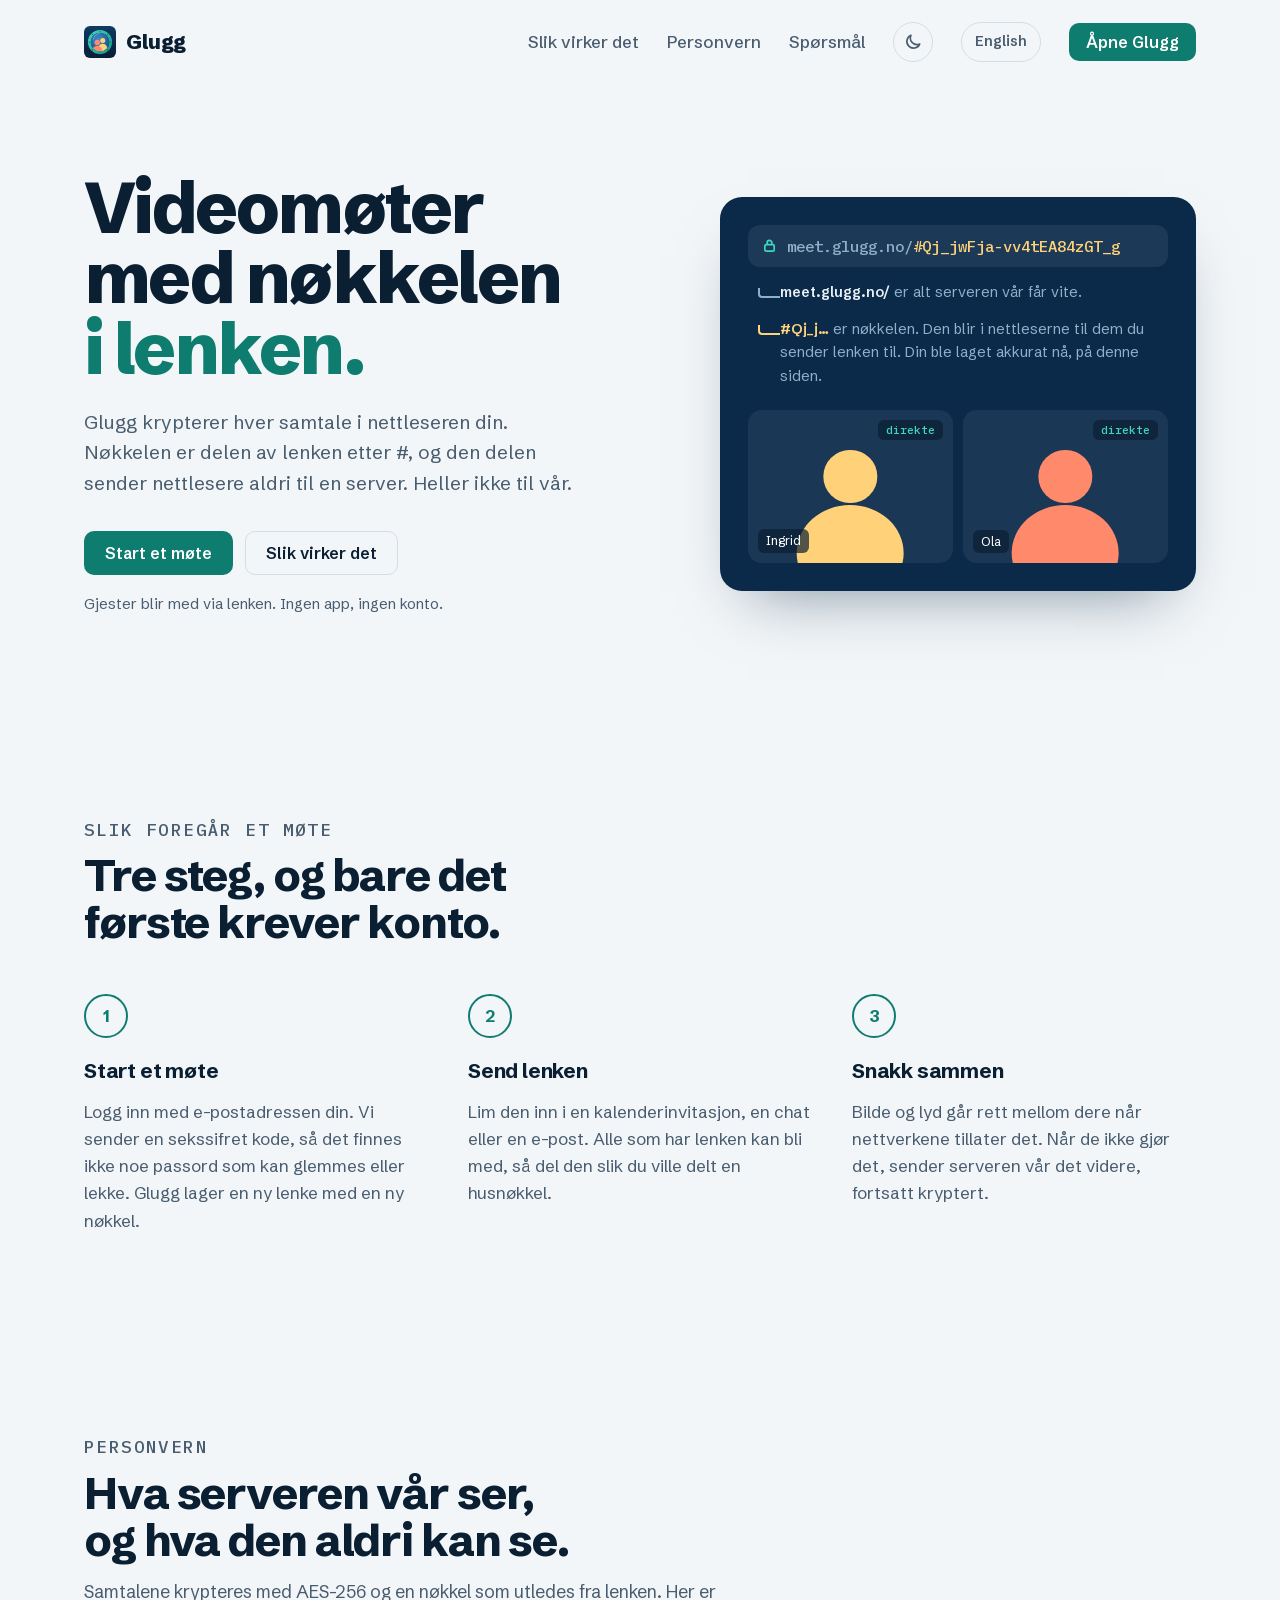
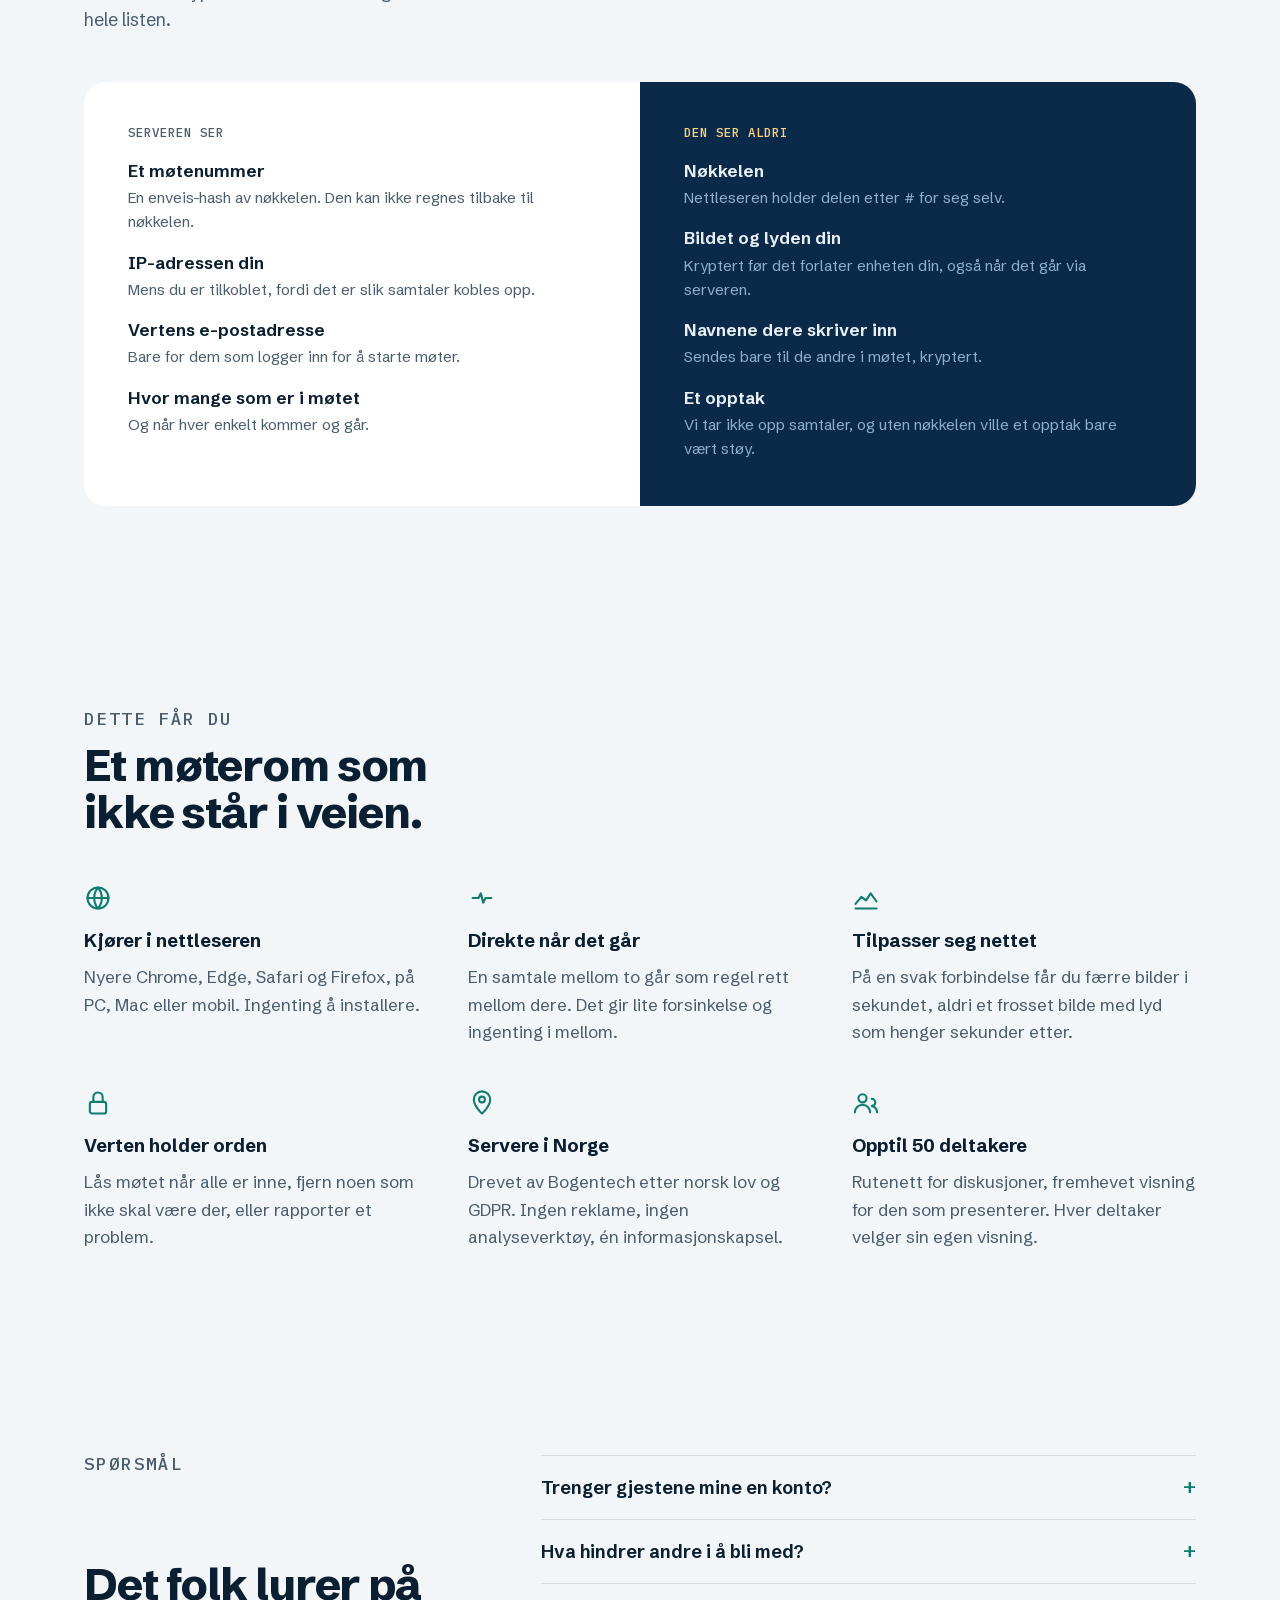
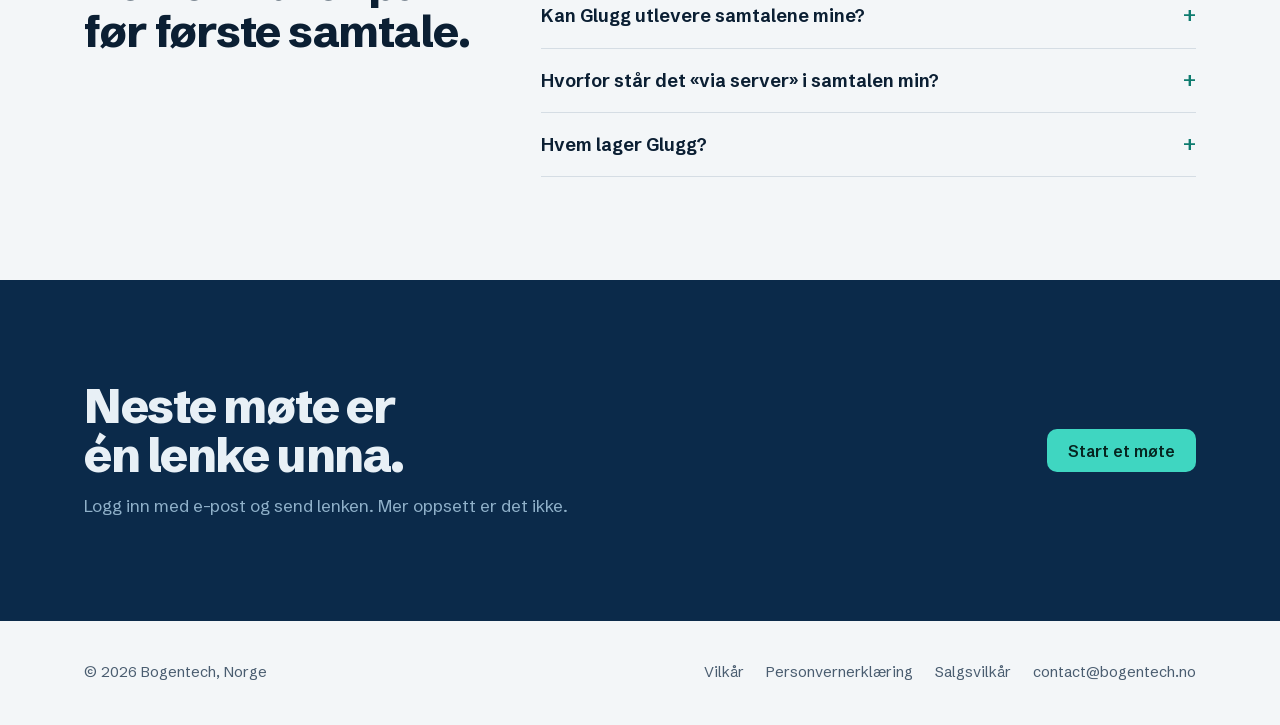
==== commit 7c637dfd: "Footer: link the terms of sale" ====
--- a/index.html
+++ b/index.html
@@ -178,6 +178,7 @@
     <nav aria-label="Juridisk">
       <a href="https://meet.glugg.no/terms">Vilkår</a>
       <a href="https://meet.glugg.no/privacy">Personvernerklæring</a>
+      <a href="https://meet.glugg.no/salgsvilkar">Salgsvilkår</a>
       <a href="mailto:contact@bogentech.no">contact@bogentech.no</a>
     </nav>
   </div>
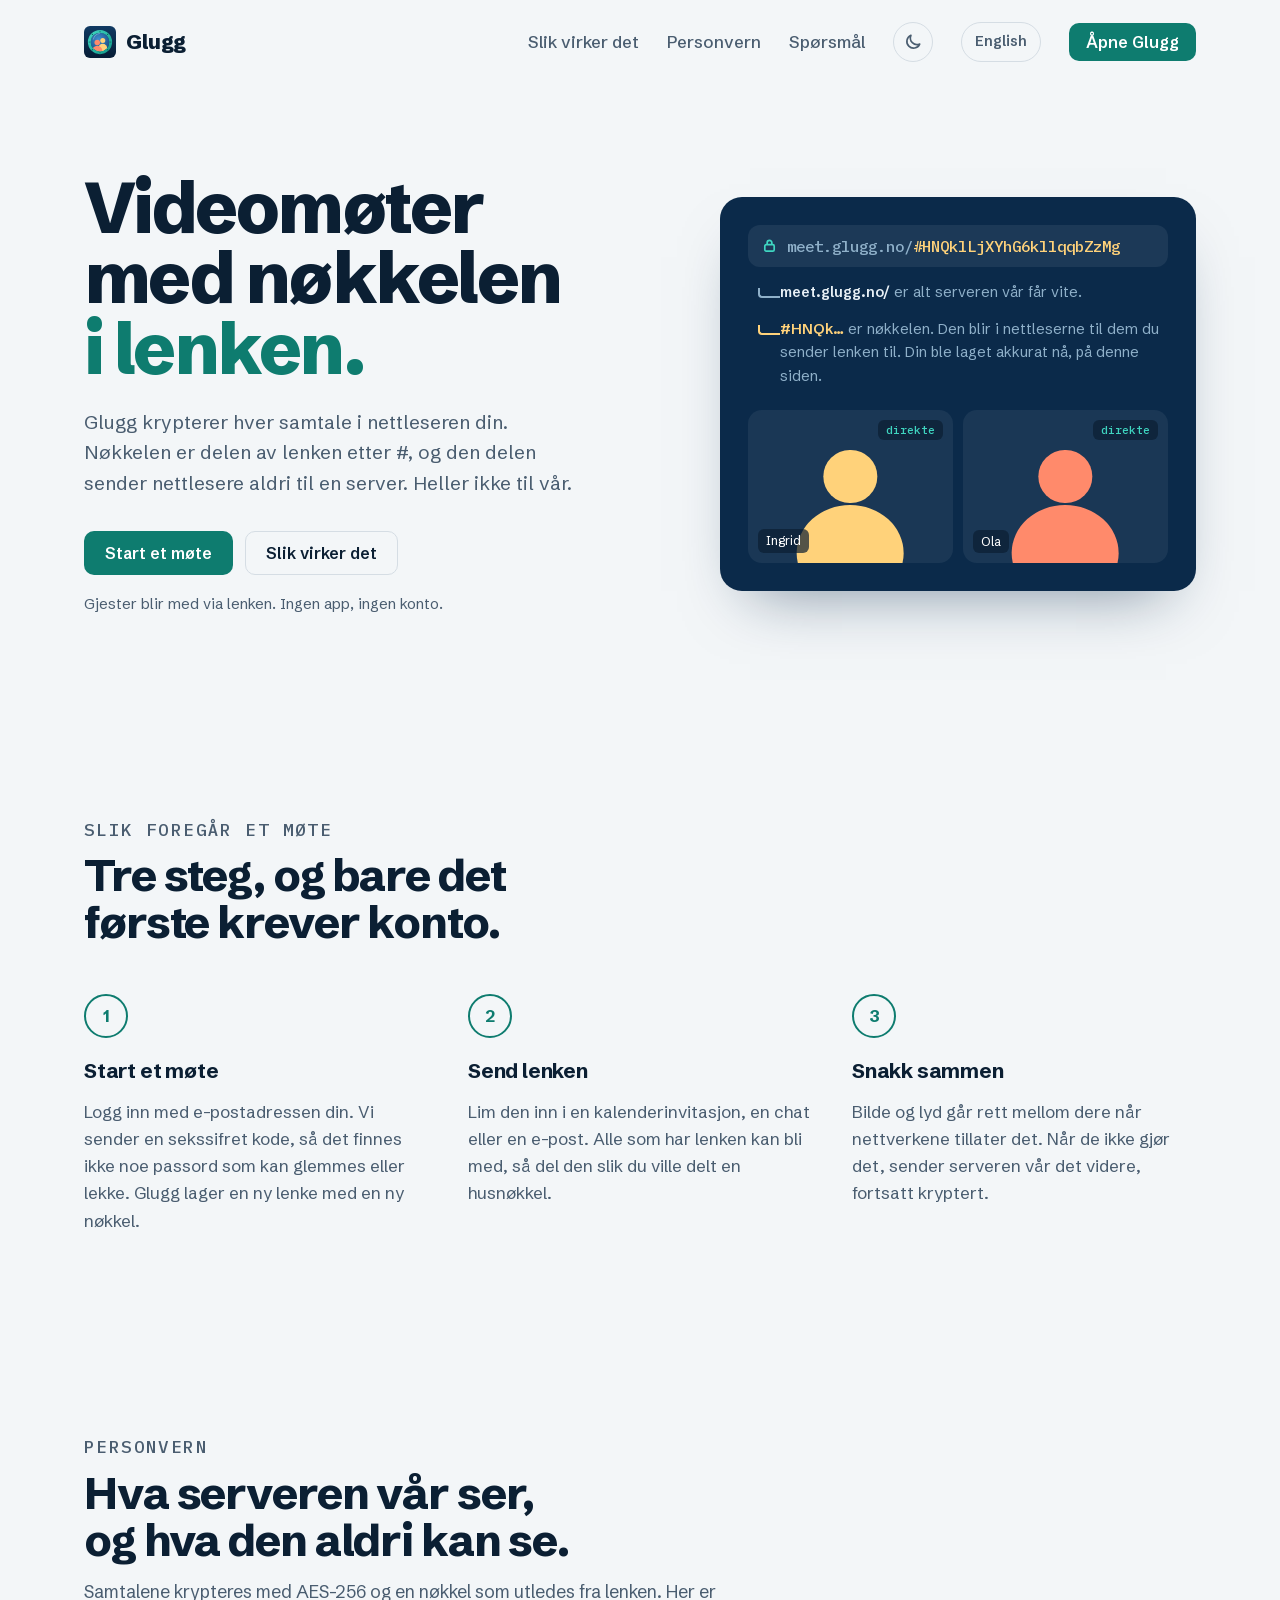
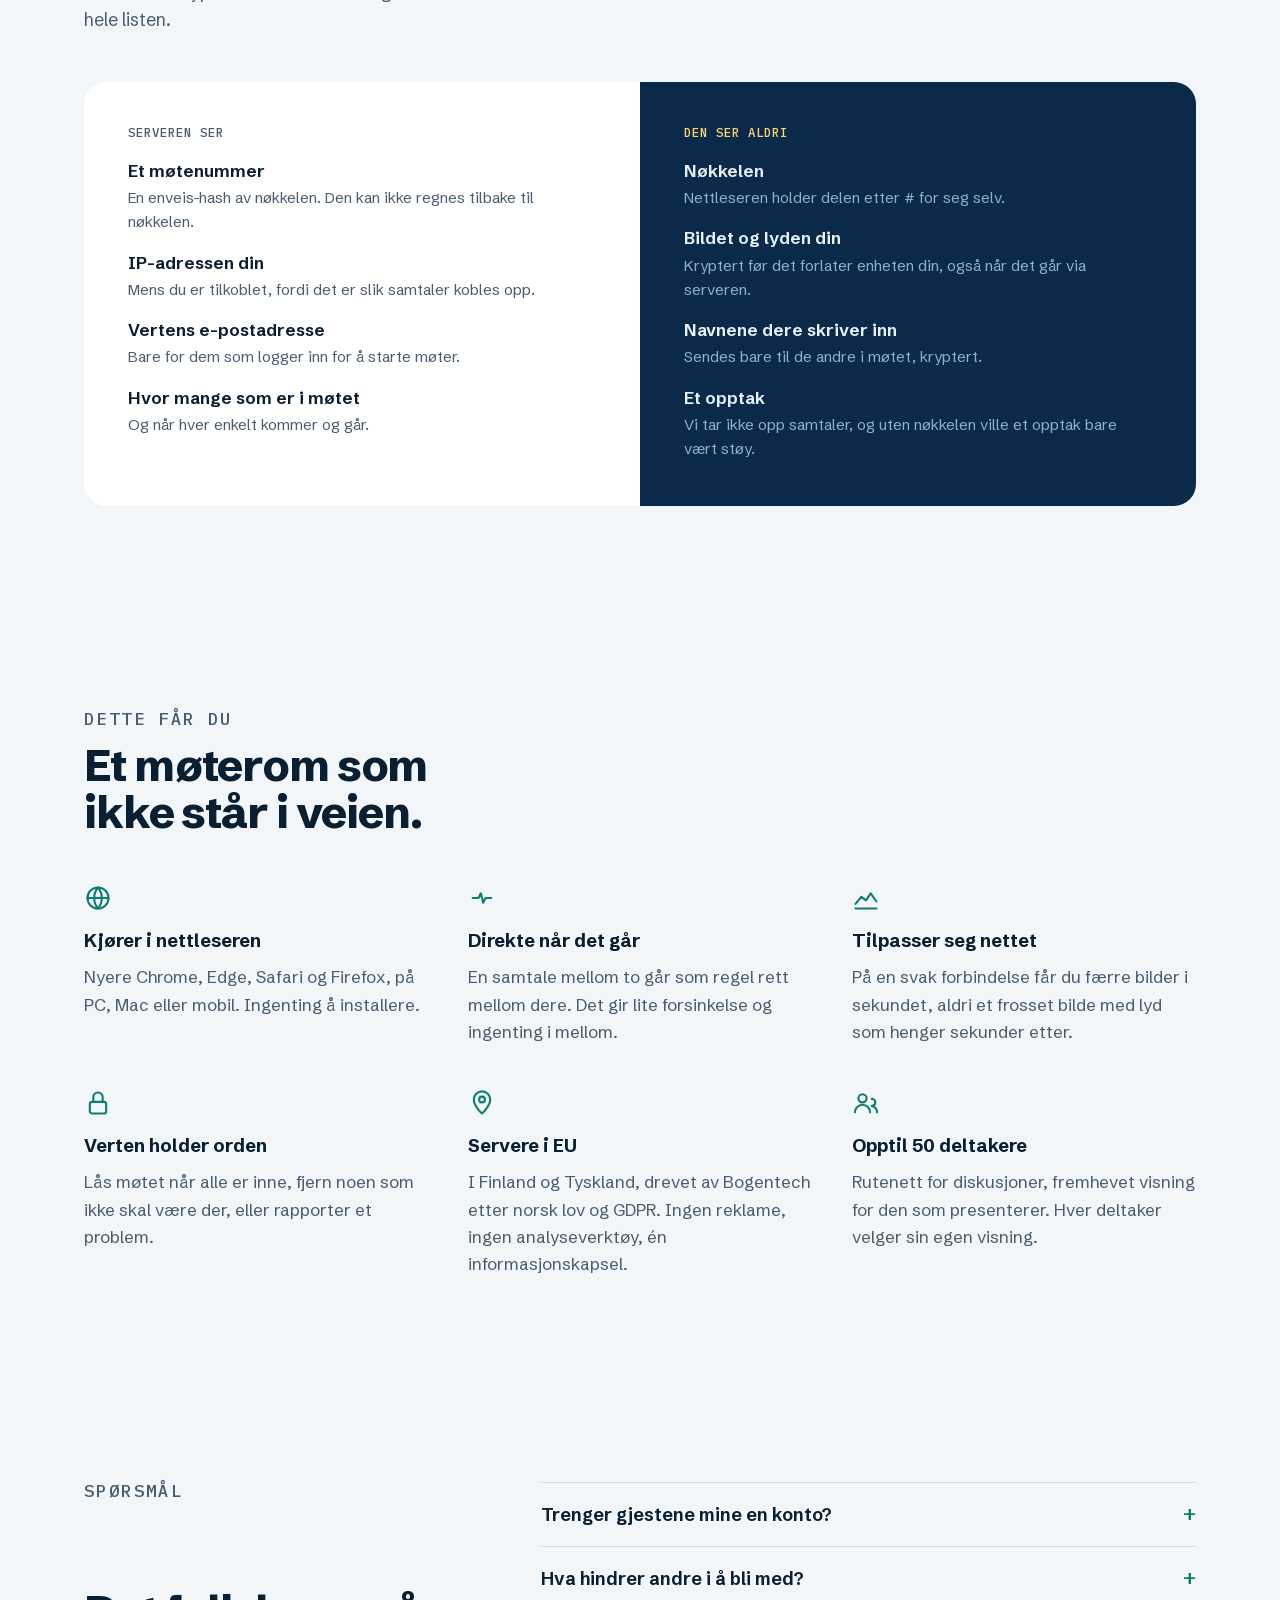
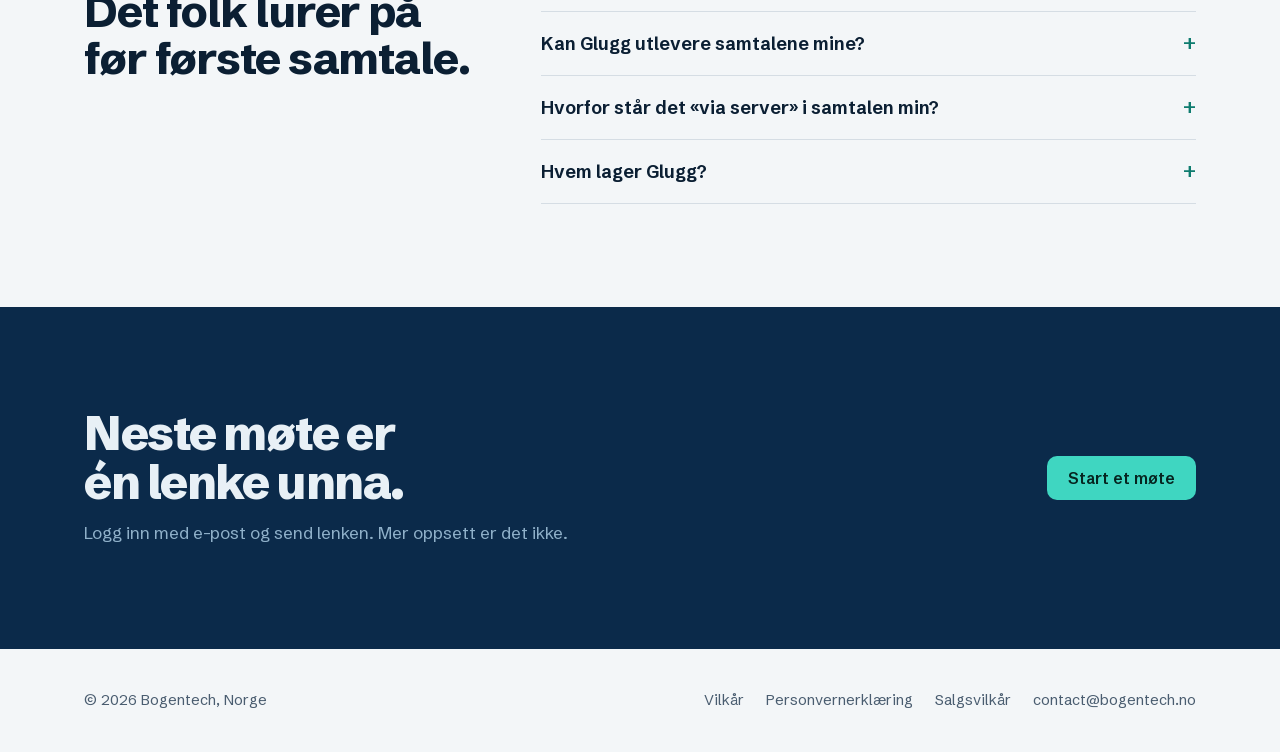
==== commit 91b69891: "Servers in the EU (Finland and Germany), not Norway" ====
--- a/index.html
+++ b/index.html
@@ -6,7 +6,7 @@
 <title>Glugg</title>
 <meta name="description" content="Ende-til-ende-krypterte videomøter i nettleseren. Nøkkelen står i lenken og når aldri serverne våre. Laget i Norge.">
 <meta property="og:title" content="Glugg: videomøter med nøkkelen i lenken">
-<meta property="og:description" content="Ende-til-ende-krypterte videomøter i nettleseren. Ingen app, ingen konto for å bli med. Servere i Norge.">
+<meta property="og:description" content="Ende-til-ende-krypterte videomøter i nettleseren. Ingen app, ingen konto for å bli med. Servere i EU.">
 <meta property="og:url" content="https://glugg.no/">
 <meta name="theme-color" content="#0b2a4a">
 <link rel="alternate" hreflang="nb" href="https://glugg.no/">
@@ -135,7 +135,7 @@
         </div>
         <div>
           <svg viewBox="0 0 24 24" aria-hidden="true"><path d="M12 21s7-6.2 7-12a7 7 0 0 0-14 0c0 5.8 7 12 7 12z"/><circle cx="12" cy="9" r="2.5"/></svg>
-          <h3>Servere i Norge</h3><p>Drevet av Bogentech etter norsk lov og GDPR. Ingen reklame, ingen analyseverktøy, én informasjonskapsel.</p>
+          <h3>Servere i EU</h3><p>I Finland og Tyskland, drevet av Bogentech etter norsk lov og GDPR. Ingen reklame, ingen analyseverktøy, én informasjonskapsel.</p>
         </div>
         <div>
           <svg viewBox="0 0 24 24" aria-hidden="true"><circle cx="9" cy="8" r="3.5"/><path d="M2.5 20a6.5 6.5 0 0 1 13 0M17 8.5a3 3 0 0 1 0 6M21.5 20a5.5 5.5 0 0 0-3.5-5"/></svg>
@@ -155,7 +155,7 @@
         <details><summary>Trenger gjestene mine en konto?</summary><p>Nei. Alle som har lenken kan bli med med bare et navn. Det er bare den som starter møtet som logger inn. Kommer en gjest først, venter gjesten til verten er der.</p></details>
         <details><summary>Hva hindrer andre i å bli med?</summary><p>Nøkkelen i lenken er 128 tilfeldige biter, så den kan ikke gjettes. Men alle du videresender lenken til, kan bli med. Når alle er inne, kan verten låse møtet.</p></details>
         <details><summary>Kan Glugg utlevere samtalene mine?</summary><p>Vi kan bare utlevere det vi har, og det er listen over. Vi har aldri nøkkelen, så vi kan ikke dekryptere en samtale, verken mens den pågår eller senere.</p></details>
-        <details><summary>Hvorfor står det «via server» i samtalen min?</summary><p>Noen nettverk, som mange mobiloperatører og brannmurer på jobben, blokkerer direkte forbindelser. Da går bildet via serveren vår i Norge. Det er kryptert på samme måte.</p></details>
+        <details><summary>Hvorfor står det «via server» i samtalen min?</summary><p>Noen nettverk, som mange mobiloperatører og brannmurer på jobben, blokkerer direkte forbindelser. Da går bildet via serveren vår i EU. Det er kryptert på samme måte.</p></details>
         <details><summary>Hvem lager Glugg?</summary><p>Bogentech, et lite norsk selskap. Skriv til contact@bogentech.no med spørsmål eller problemer.</p></details>
       </div>
     </div>
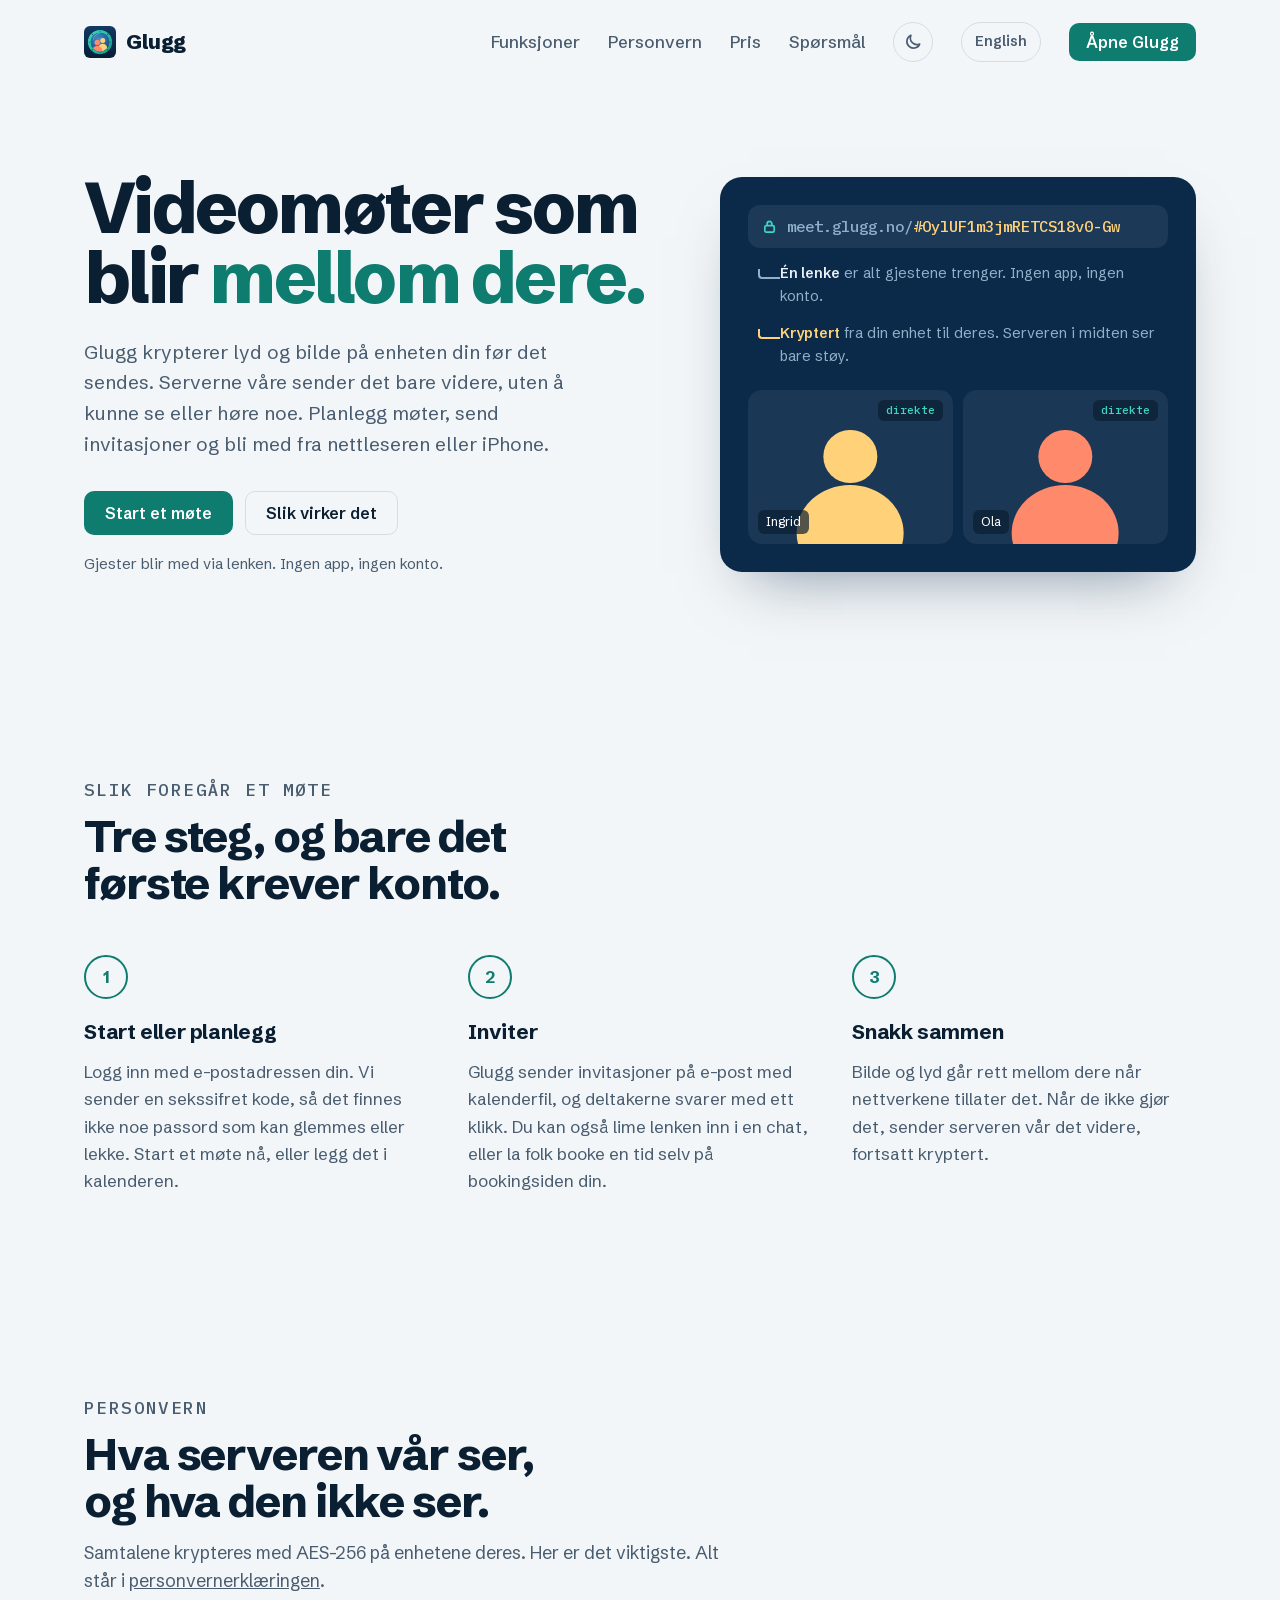
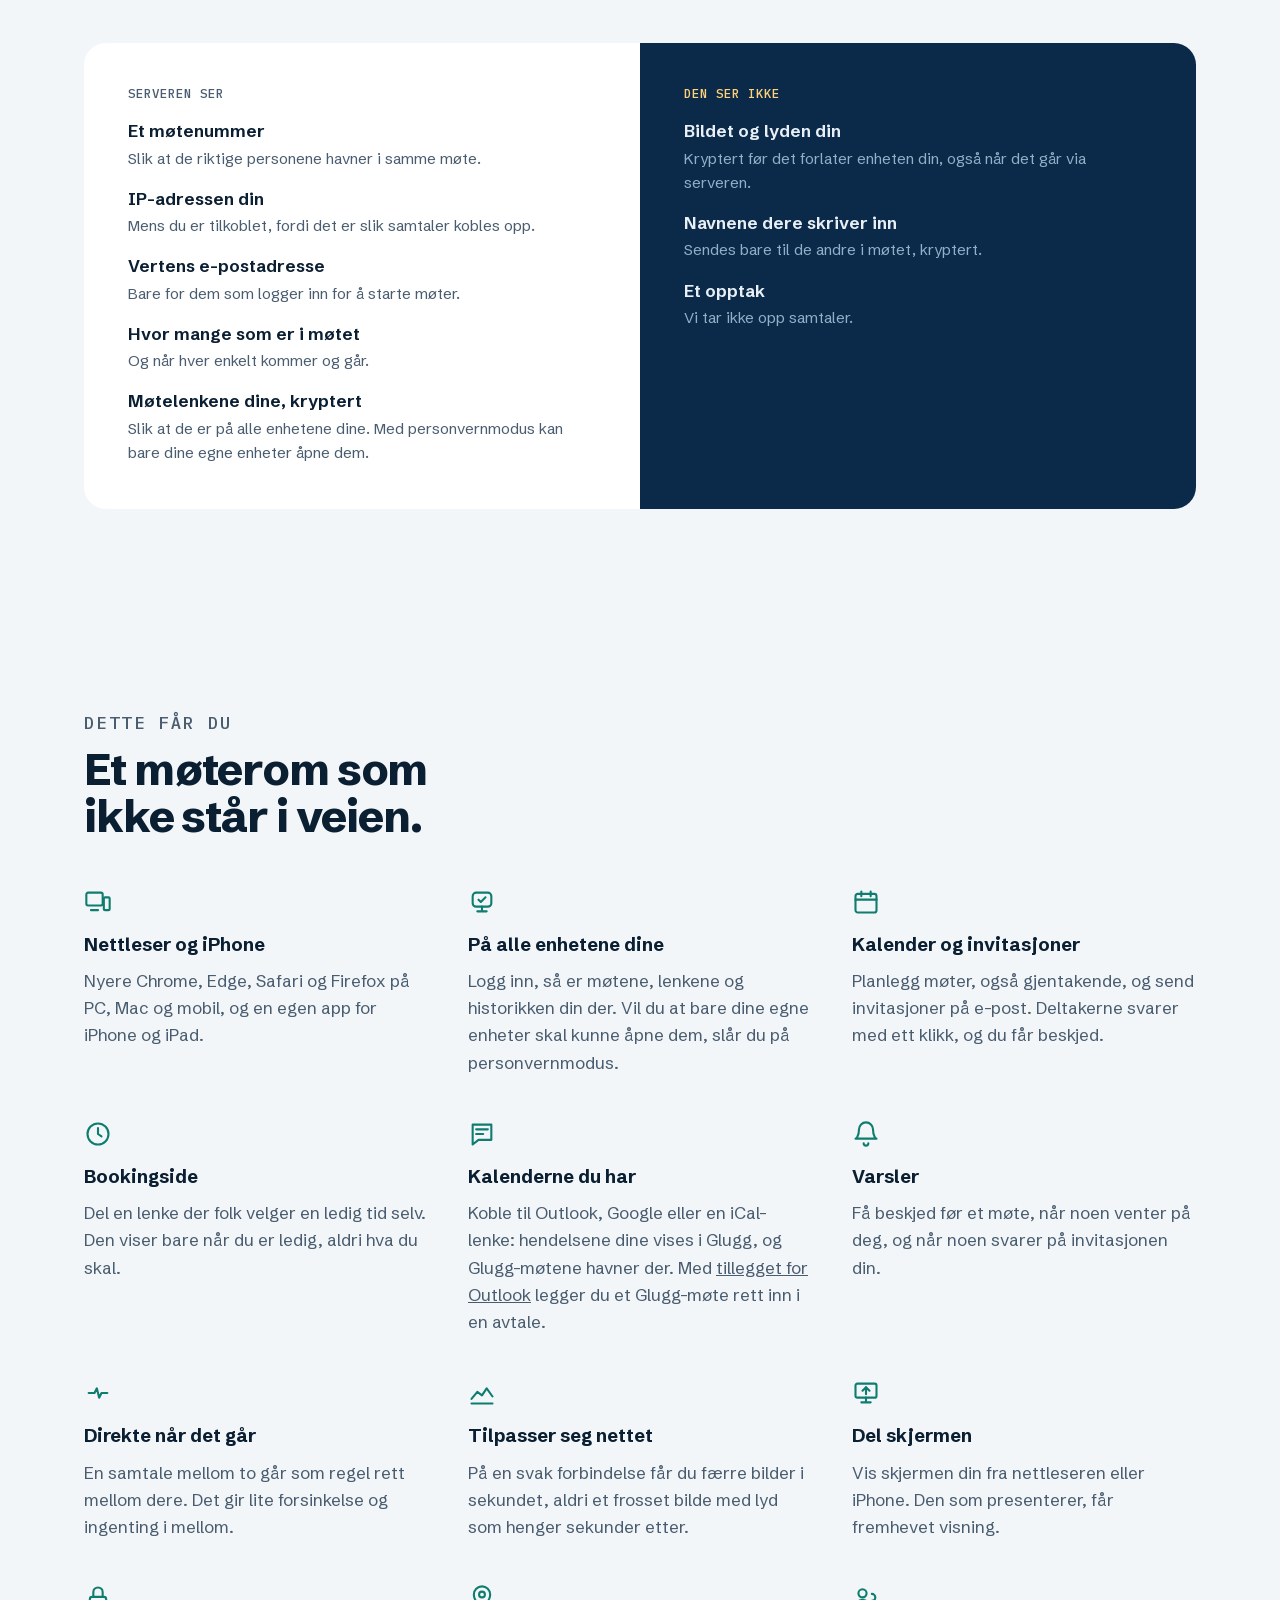
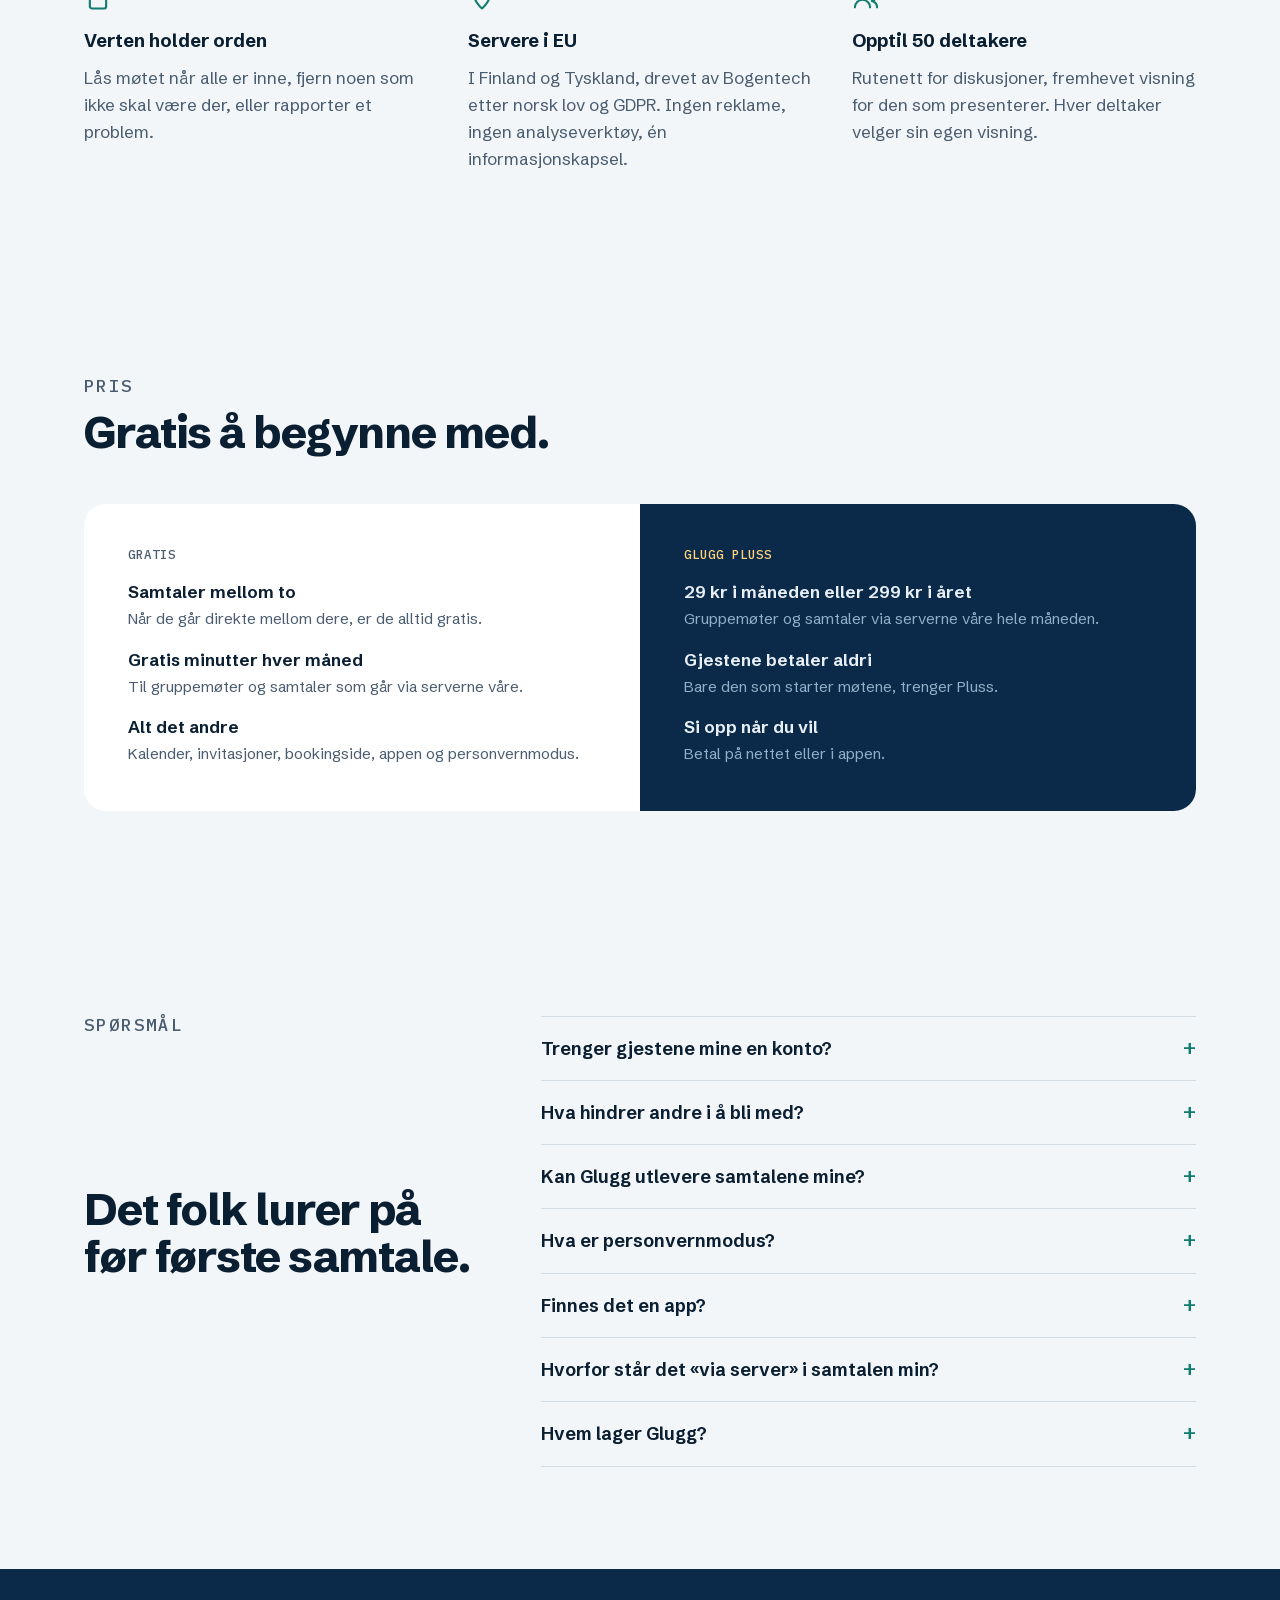
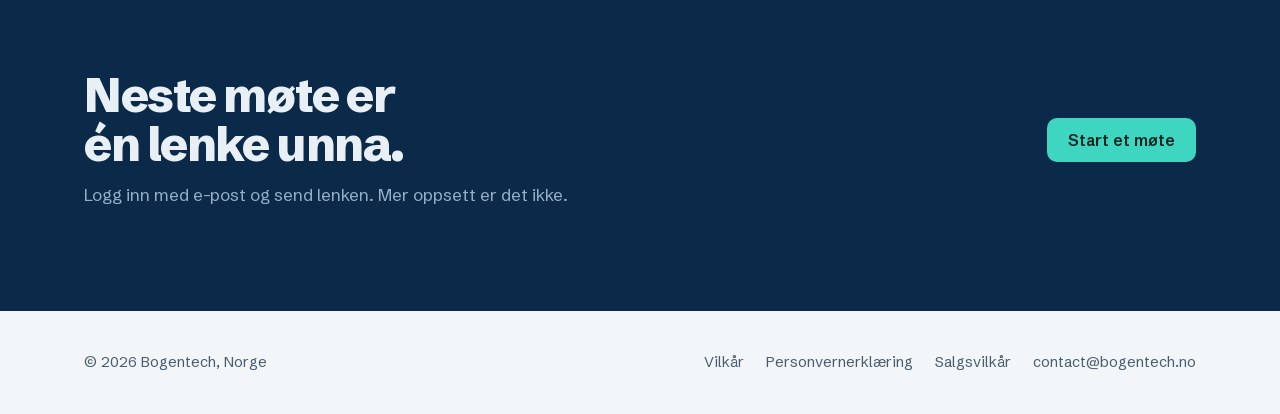
==== commit 04d8a9ff: "What Glugg is now: calendar, invitations, booking, the app, pricing, in plain words" ====
--- a/index.html
+++ b/index.html
@@ -4,9 +4,9 @@
 <meta charset="utf-8">
 <meta name="viewport" content="width=device-width, initial-scale=1, viewport-fit=cover">
 <title>Glugg</title>
-<meta name="description" content="Ende-til-ende-krypterte videomøter i nettleseren. Nøkkelen står i lenken og når aldri serverne våre. Laget i Norge.">
-<meta property="og:title" content="Glugg: videomøter med nøkkelen i lenken">
-<meta property="og:description" content="Ende-til-ende-krypterte videomøter i nettleseren. Ingen app, ingen konto for å bli med. Servere i EU.">
+<meta name="description" content="Ende-til-ende-krypterte videomøter i nettleseren og på iPhone. Planlegg, inviter og møt folk med én lenke. Laget i Norge.">
+<meta property="og:title" content="Glugg: private videomøter">
+<meta property="og:description" content="Ende-til-ende-krypterte videomøter med kalender, invitasjoner og bookingside. Gjester trenger ingen konto. Servere i EU.">
 <meta property="og:url" content="https://glugg.no/">
 <meta name="theme-color" content="#0b2a4a">
 <link rel="alternate" hreflang="nb" href="https://glugg.no/">
@@ -26,8 +26,9 @@
   <div class="wrap">
     <a class="brand" href="/"><img src="/icon.svg" alt="">Glugg</a>
     <nav aria-label="Hovedmeny">
-      <a href="#how">Slik virker det</a>
+      <a href="#features">Funksjoner</a>
       <a href="#privacy">Personvern</a>
+      <a href="#pricing">Pris</a>
       <a href="#questions">Spørsmål</a>
       <button type="button" class="theme" data-theme-toggle aria-label="Switch theme"><svg class="moon" viewBox="0 0 24 24" aria-hidden="true"><path d="M20 14.5A8 8 0 0 1 9.5 4a8 8 0 1 0 10.5 10.5z"/></svg><svg class="sun" viewBox="0 0 24 24" aria-hidden="true"><circle cx="12" cy="12" r="4"/><path d="M12 2v2M12 20v2M4.9 4.9l1.4 1.4M17.7 17.7l1.4 1.4M2 12h2M20 12h2M4.9 19.1l1.4-1.4M17.7 6.3l1.4-1.4"/></svg></button>
       <a class="lang" href="/en/" hreflang="en" lang="en">English</a>
@@ -40,8 +41,8 @@
   <div class="hero">
     <div class="wrap">
       <div>
-        <h1>Videomøter med nøkkelen <em>i lenken.</em></h1>
-        <p class="lede">Glugg krypterer hver samtale i nettleseren din. Nøkkelen er delen av lenken etter&nbsp;#, og den delen sender nettlesere aldri til en server. Heller ikke til vår.</p>
+        <h1>Videomøter som blir <em>mellom dere.</em></h1>
+        <p class="lede">Glugg krypterer lyd og bilde på enheten din før det sendes. Serverne våre sender det bare videre, uten å kunne se eller høre noe. Planlegg møter, send invitasjoner og bli med fra nettleseren eller iPhone.</p>
         <div class="ctas">
           <a class="btn primary" href="https://meet.glugg.no/">Start et møte</a>
           <a class="btn quiet" href="#how">Slik virker det</a>
@@ -49,14 +50,14 @@
         <p class="small">Gjester blir med via lenken. Ingen app, ingen konto.</p>
       </div>
 
-      <figure class="window" aria-label="En Glugg-lenke, forklart">
+      <figure class="window" aria-label="Et Glugg-møte">
         <div class="bar">
           <svg class="lock" viewBox="0 0 16 16" fill="none" stroke="currentColor" stroke-width="1.8" aria-hidden="true"><rect x="3" y="7" width="10" height="7" rx="1.5"/><path d="M5.5 7V5a2.5 2.5 0 0 1 5 0v2"/></svg>
           <span class="url"><span class="host">meet.glugg.no/</span><span class="k">#<span id="key">r4Q9vT2mXkLp7eWb0sHn3A</span></span></span>
         </div>
         <div class="notes">
-          <div><span class="tick" aria-hidden="true"></span><p><b>meet.glugg.no/</b> er alt serveren vår får vite.</p></div>
-          <div><span class="tick yes" aria-hidden="true"></span><p><b class="yes" id="short">#r4Q9…</b> er nøkkelen. Den blir i nettleserne til dem du sender lenken til. <span id="fresh">Din ble laget akkurat nå, på denne siden.</span></p></div>
+          <div><span class="tick" aria-hidden="true"></span><p><b>Én lenke</b> er alt gjestene trenger. Ingen app, ingen konto.</p></div>
+          <div><span class="tick yes" aria-hidden="true"></span><p><b class="yes">Kryptert</b> fra din enhet til deres. Serveren i midten ser bare støy.</p></div>
         </div>
         <div class="call" aria-hidden="true">
           <div class="tile a"><i></i><i></i><span>Ingrid</span><span class="path">direkte</span></div>
@@ -73,8 +74,8 @@
         <h2>Tre steg, og bare det første krever konto.</h2>
       </div>
       <ol class="steps">
-        <li><h3>Start et møte</h3><p>Logg inn med e-postadressen din. Vi sender en sekssifret kode, så det finnes ikke noe passord som kan glemmes eller lekke. Glugg lager en ny lenke med en ny nøkkel.</p></li>
-        <li><h3>Send lenken</h3><p>Lim den inn i en kalenderinvitasjon, en chat eller en e-post. Alle som har lenken kan bli med, så del den slik du ville delt en husnøkkel.</p></li>
+        <li><h3>Start eller planlegg</h3><p>Logg inn med e-postadressen din. Vi sender en sekssifret kode, så det finnes ikke noe passord som kan glemmes eller lekke. Start et møte nå, eller legg det i kalenderen.</p></li>
+        <li><h3>Inviter</h3><p>Glugg sender invitasjoner på e-post med kalenderfil, og deltakerne svarer med ett klikk. Du kan også lime lenken inn i en chat, eller la folk booke en tid selv på bookingsiden din.</p></li>
         <li><h3>Snakk sammen</h3><p>Bilde og lyd går rett mellom dere når nettverkene tillater det. Når de ikke gjør det, sender serveren vår det videre, fortsatt kryptert.</p></li>
       </ol>
     </div>
@@ -84,33 +85,33 @@
     <div class="wrap">
       <div class="section-head">
         <p class="label">Personvern</p>
-        <h2>Hva serveren vår ser, og hva den aldri kan se.</h2>
-        <p>Samtalene krypteres med AES-256 og en nøkkel som utledes fra lenken. Her er hele listen.</p>
+        <h2>Hva serveren vår ser, og hva den ikke ser.</h2>
+        <p>Samtalene krypteres med AES-256 på enhetene deres. Her er det viktigste. Alt står i <a href="https://meet.glugg.no/privacy">personvernerklæringen</a>.</p>
       </div>
       <div class="ledger">
         <div>
           <p class="label">Serveren ser</p>
           <ul>
-            <li><b>Et møtenummer</b><span>En enveis-hash av nøkkelen. Den kan ikke regnes tilbake til nøkkelen.</span></li>
+            <li><b>Et møtenummer</b><span>Slik at de riktige personene havner i samme møte.</span></li>
             <li><b>IP-adressen din</b><span>Mens du er tilkoblet, fordi det er slik samtaler kobles opp.</span></li>
             <li><b>Vertens e-postadresse</b><span>Bare for dem som logger inn for å starte møter.</span></li>
             <li><b>Hvor mange som er i møtet</b><span>Og når hver enkelt kommer og går.</span></li>
-          </ul>
-        </div>
-        <div>
-          <p class="label">Den ser aldri</p>
-          <ul>
-            <li><b>Nøkkelen</b><span>Nettleseren holder delen etter # for seg selv.</span></li>
+            <li><b>Møtelenkene dine, kryptert</b><span>Slik at de er på alle enhetene dine. Med personvernmodus kan bare dine egne enheter åpne dem.</span></li>
+          </ul>
+        </div>
+        <div>
+          <p class="label">Den ser ikke</p>
+          <ul>
             <li><b>Bildet og lyden din</b><span>Kryptert før det forlater enheten din, også når det går via serveren.</span></li>
             <li><b>Navnene dere skriver inn</b><span>Sendes bare til de andre i møtet, kryptert.</span></li>
-            <li><b>Et opptak</b><span>Vi tar ikke opp samtaler, og uten nøkkelen ville et opptak bare vært støy.</span></li>
-          </ul>
-        </div>
-      </div>
-    </div>
-  </section>
-
-  <section>
+            <li><b>Et opptak</b><span>Vi tar ikke opp samtaler.</span></li>
+          </ul>
+        </div>
+      </div>
+    </div>
+  </section>
+
+  <section id="features">
     <div class="wrap">
       <div class="section-head">
         <p class="label">Dette får du</p>
@@ -118,8 +119,28 @@
       </div>
       <div class="features">
         <div>
-          <svg viewBox="0 0 24 24" aria-hidden="true"><circle cx="12" cy="12" r="9"/><path d="M3 12h18M12 3a14 14 0 0 1 0 18M12 3a14 14 0 0 0 0 18"/></svg>
-          <h3>Kjører i nettleseren</h3><p>Nyere Chrome, Edge, Safari og Firefox, på PC, Mac eller mobil. Ingenting å installere.</p>
+          <svg viewBox="0 0 24 24" aria-hidden="true"><rect x="2" y="4" width="14" height="11" rx="1.5"/><path d="M6 19h6"/><rect x="17" y="8" width="5" height="11" rx="1"/></svg>
+          <h3>Nettleser og iPhone</h3><p>Nyere Chrome, Edge, Safari og Firefox på PC, Mac og mobil, og en egen app for iPhone og iPad.</p>
+        </div>
+        <div>
+          <svg viewBox="0 0 24 24" aria-hidden="true"><path d="M4 7a3 3 0 0 1 3-3h10a3 3 0 0 1 3 3v6a3 3 0 0 1-3 3H7a3 3 0 0 1-3-3z"/><path d="M8 20h8M12 16v4"/><path d="M9 10l2 2 4-4"/></svg>
+          <h3>På alle enhetene dine</h3><p>Logg inn, så er møtene, lenkene og historikken din der. Vil du at bare dine egne enheter skal kunne åpne dem, slår du på personvernmodus.</p>
+        </div>
+        <div>
+          <svg viewBox="0 0 24 24" aria-hidden="true"><rect x="3" y="5" width="18" height="16" rx="2"/><path d="M3 10h18M8 3v4M16 3v4"/></svg>
+          <h3>Kalender og invitasjoner</h3><p>Planlegg møter, også gjentakende, og send invitasjoner på e-post. Deltakerne svarer med ett klikk, og du får beskjed.</p>
+        </div>
+        <div>
+          <svg viewBox="0 0 24 24" aria-hidden="true"><circle cx="12" cy="12" r="9"/><path d="M12 7v5l3 2"/></svg>
+          <h3>Bookingside</h3><p>Del en lenke der folk velger en ledig tid selv. Den viser bare når du er ledig, aldri hva du skal.</p>
+        </div>
+        <div>
+          <svg viewBox="0 0 24 24" aria-hidden="true"><path d="M7 8h10M7 12h6"/><path d="M4 4h16v13H9l-5 4z"/></svg>
+          <h3>Kalenderne du har</h3><p>Koble til Outlook, Google eller en iCal-lenke: hendelsene dine vises i Glugg, og Glugg-møtene havner der. Med <a href="https://meet.glugg.no/outlook">tillegget for Outlook</a> legger du et Glugg-møte rett inn i en avtale.</p>
+        </div>
+        <div>
+          <svg viewBox="0 0 24 24" aria-hidden="true"><path d="M18 8a6 6 0 0 0-12 0c0 7-3 8-3 8h18s-3-1-3-8"/><path d="M10 20a2 2 0 0 0 4 0"/></svg>
+          <h3>Varsler</h3><p>Få beskjed før et møte, når noen venter på deg, og når noen svarer på invitasjonen din.</p>
         </div>
         <div>
           <svg viewBox="0 0 24 24" aria-hidden="true"><path d="M4 12h5l2-4 2 8 2-4h5"/></svg>
@@ -130,6 +151,10 @@
           <h3>Tilpasser seg nettet</h3><p>På en svak forbindelse får du færre bilder i sekundet, aldri et frosset bilde med lyd som henger sekunder etter.</p>
         </div>
         <div>
+          <svg viewBox="0 0 24 24" aria-hidden="true"><rect x="3" y="4" width="18" height="12" rx="1.5"/><path d="M8 20h8M12 16v4"/><path d="M12 13V7M9 10l3-3 3 3"/></svg>
+          <h3>Del skjermen</h3><p>Vis skjermen din fra nettleseren eller iPhone. Den som presenterer, får fremhevet visning.</p>
+        </div>
+        <div>
           <svg viewBox="0 0 24 24" aria-hidden="true"><rect x="5" y="11" width="14" height="10" rx="2"/><path d="M8 11V7a4 4 0 0 1 8 0v4"/></svg>
           <h3>Verten holder orden</h3><p>Lås møtet når alle er inne, fjern noen som ikke skal være der, eller rapporter et problem.</p>
         </div>
@@ -145,6 +170,33 @@
     </div>
   </section>
 
+  <section id="pricing">
+    <div class="wrap">
+      <div class="section-head">
+        <p class="label">Pris</p>
+        <h2>Gratis å begynne med.</h2>
+      </div>
+      <div class="ledger">
+        <div>
+          <p class="label">Gratis</p>
+          <ul>
+            <li><b>Samtaler mellom to</b><span>Når de går direkte mellom dere, er de alltid gratis.</span></li>
+            <li><b>Gratis minutter hver måned</b><span>Til gruppemøter og samtaler som går via serverne våre.</span></li>
+            <li><b>Alt det andre</b><span>Kalender, invitasjoner, bookingside, appen og personvernmodus.</span></li>
+          </ul>
+        </div>
+        <div>
+          <p class="label">Glugg Pluss</p>
+          <ul>
+            <li><b>29 kr i måneden eller 299 kr i året</b><span>Gruppemøter og samtaler via serverne våre hele måneden.</span></li>
+            <li><b>Gjestene betaler aldri</b><span>Bare den som starter møtene, trenger Pluss.</span></li>
+            <li><b>Si opp når du vil</b><span>Betal på nettet eller i appen.</span></li>
+          </ul>
+        </div>
+      </div>
+    </div>
+  </section>
+
   <section id="questions">
     <div class="wrap faq">
       <div class="section-head">
@@ -153,8 +205,10 @@
       </div>
       <div>
         <details><summary>Trenger gjestene mine en konto?</summary><p>Nei. Alle som har lenken kan bli med med bare et navn. Det er bare den som starter møtet som logger inn. Kommer en gjest først, venter gjesten til verten er der.</p></details>
-        <details><summary>Hva hindrer andre i å bli med?</summary><p>Nøkkelen i lenken er 128 tilfeldige biter, så den kan ikke gjettes. Men alle du videresender lenken til, kan bli med. Når alle er inne, kan verten låse møtet.</p></details>
-        <details><summary>Kan Glugg utlevere samtalene mine?</summary><p>Vi kan bare utlevere det vi har, og det er listen over. Vi har aldri nøkkelen, så vi kan ikke dekryptere en samtale, verken mens den pågår eller senere.</p></details>
+        <details><summary>Hva hindrer andre i å bli med?</summary><p>Hver møtelenke er unik og umulig å gjette. Men alle du videresender den til, kan bli med, så del den bare med dem du vil ha med. Når alle er inne, kan verten låse møtet.</p></details>
+        <details><summary>Kan Glugg utlevere samtalene mine?</summary><p>Vi kan bare utlevere det vi har. Vi tar ikke opp samtaler, og bilde og lyd krypteres på enhetene deres, så det finnes ingen samtale å utlevere. Hva vi lagrer, står i <a href="https://meet.glugg.no/privacy">personvernerklæringen</a>.</p></details>
+        <details><summary>Hva er personvernmodus?</summary><p>Lenkene til møtene dine lagres kryptert hos oss, slik at de er på alle enhetene du logger inn på. Slår du på personvernmodus i innstillingene, kan bare dine egne enheter åpne dem. En ny enhet kobler du da til med en engangskode fra en av de andre.</p></details>
+        <details><summary>Finnes det en app?</summary><p>Ja, for iPhone og iPad. Den er på <a href="https://testflight.apple.com/join/DvDM1mQ4">TestFlight</a> foreløpig. På alt annet bruker du nettleseren, uten å installere noe.</p></details>
         <details><summary>Hvorfor står det «via server» i samtalen min?</summary><p>Noen nettverk, som mange mobiloperatører og brannmurer på jobben, blokkerer direkte forbindelser. Da går bildet via serveren vår i EU. Det er kryptert på samme måte.</p></details>
         <details><summary>Hvem lager Glugg?</summary><p>Bogentech, et lite norsk selskap. Skriv til contact@bogentech.no med spørsmål eller problemer.</p></details>
       </div>
@@ -185,12 +239,10 @@
 </footer>
 
 <script>
-  // A real key, made the same way the app makes one.
+  // A real-looking link, made the same way the app makes one.
   try {
-    const k = btoa(String.fromCharCode(...crypto.getRandomValues(new Uint8Array(16)))).replace(/\+/g, '-').replace(/\//g, '_').replace(/=+$/, '');
-    document.getElementById('key').textContent = k;
-    document.getElementById('short').textContent = '#' + k.slice(0, 4) + '…';
-  } catch { document.getElementById('fresh').hidden = true; }
+    document.getElementById('key').textContent = btoa(String.fromCharCode(...crypto.getRandomValues(new Uint8Array(16)))).replace(/\+/g, '-').replace(/\//g, '_').replace(/=+$/, '');
+  } catch {}
 </script>
 </body>
 </html>
--- a/site.css
+++ b/site.css
@@ -53,7 +53,7 @@
 .brand { display: flex; align-items: center; gap: 10px; font: 800 1.3rem/1 var(--display); letter-spacing: -.02em; text-decoration: none; }
 .brand img { width: 32px; height: 32px; }
 header nav { display: flex; align-items: center; gap: 28px; font-weight: 500; }
-header nav a:not(.btn):not(.lang) { text-decoration: none; color: var(--muted); }
+header nav a:not(.btn):not(.lang) { text-decoration: none; color: var(--muted); white-space: nowrap; }
 header nav a:not(.btn):not(.lang):hover { color: var(--ink); }
 header .btn { padding: .6em 1em; }
 
